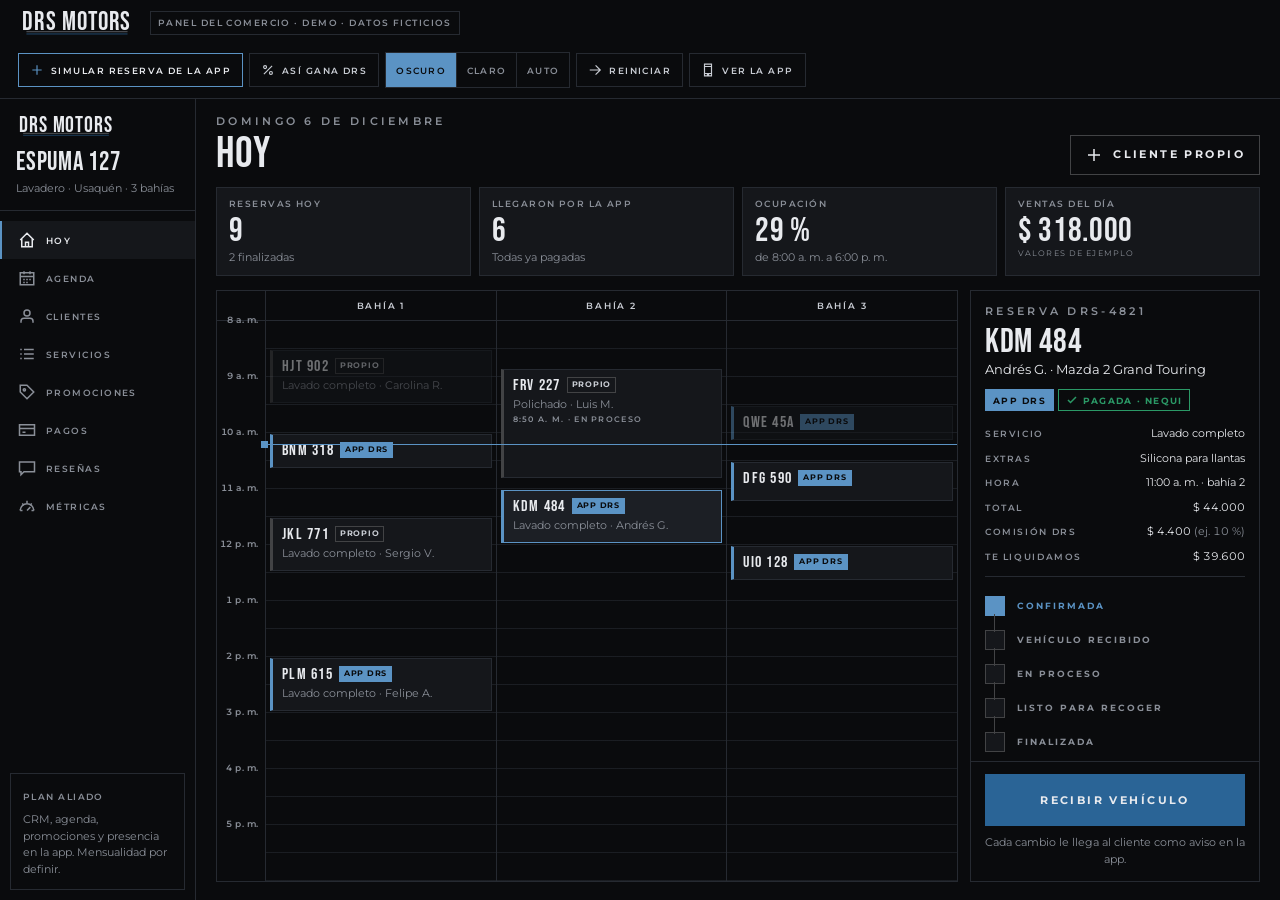
==== crm/index.html @ 95cd00ec "Primera versión separada: app instalable y CRM - La app del celular (lanzador con las tres demos, De" ====
<!doctype html>
<html lang="es-CO" data-modo="noche">
<head>
<meta charset="utf-8">
<meta name="viewport" content="width=device-width, initial-scale=1, viewport-fit=cover">
<title>DRS Motors · CRM del comercio (demo)</title>
<meta name="description" content="Demo del panel del comercio aliado de DRS Motors: agenda por bahía, clientes, promociones, pagos, reseñas y métricas. Datos ficticios.">
<meta name="theme-color" content="#0A0B0D">
<link rel="icon" type="image/png" sizes="192x192" href="../iconos/icono-192.png">
<script src="../js/tema.js"></script>
<link rel="stylesheet" href="../css/fuentes.css">
<link rel="stylesheet" href="../css/drs.tokens.css">
<link rel="stylesheet" href="../css/tema.css">
<link rel="stylesheet" href="../css/base.css">
<link rel="stylesheet" href="../css/app.css">
<link rel="stylesheet" href="../css/panel.css">
<link rel="stylesheet" href="../css/panel-mas.css">
<link rel="stylesheet" href="../css/crm.css">
</head>
<body class="pag-crm">
<div id="sprites" aria-hidden="true"></div>
<div class="crm">
  <header class="crm-barra" id="crm-barra"></header>
  <main class="crm-cuerpo"><div id="panel" class="crm-panel"></div></main>
</div>
<div class="aviso-escenario" id="aviso-escenario" role="status" aria-live="polite"></div>

<script src="../js/marca.js"></script>
<script src="../js/iconos-app.js"></script>
<script src="../js/util.js"></script>
<script src="../js/reloj.js"></script>
<script src="../js/datos.js"></script>
<script src="../js/estado.js"></script>
<script src="../js/blueprint.js"></script>
<script src="../js/blueprint-mas.js"></script>
<script src="../js/modelo.js"></script>
<script src="../js/usuario/comun.js"></script>
<script src="../js/comercio/panel.js"></script>
<script src="../js/comercio/datos-comercio.js"></script>
<script src="../js/comercio/vistas.js"></script>
<script src="../js/comercio/crm.js"></script>
</body>
</html>
---- css/fuentes.css ----
/* GENERADO por herramientas/sincronizar.py — no editar. Fuente: Marca/Fuentes/ */
/* Inter no se incluye: retirada por decisión de la marca el 24/09/2026 (ver drs.tokens.css, --f-body). */
@font-face{font-family:'Bebas Neue';font-style:normal;font-weight:400;font-display:block;src:url([data-uri]) format('woff')}
@font-face{font-family:'Montserrat';font-style:normal;font-weight:100 900;font-display:block;src:url([data-uri]) format('woff')}
---- css/drs.tokens.css ----
/* GENERADO por herramientas/sincronizar.py — no editar. Fuente: Marca/drs.tokens.css */
/* =============================================================================
   DRS MOTORS — FICHA DE TOKENS (CAPA 0)  ·  v1 → v2.1 (2026-09-24: Inter retirada)  ·  2026-08-30
   Generada con el método de sistema (ver DRS_MAESTRO.md §15).

   FUENTE PRIMARIA: DRS_MAESTRO.md §8 Color. Los valores del modo documento
   fueron CORREGIDOS en v2: se habían medido contra blanco puro y no contra
   Platino, que es la superficie declarada. Ver §8.3 y el Bloqueo 4 del §8.4.
   Cuando el .md resumen y el HTML difieren, manda el HTML (así lo declara el .md).

   ESTADO DE CADA VALOR:
     [D]  declarado por el brand book
     [A]  autorizado explícitamente por la marca fuera del libro
     [d]  derivado por regla escrita, con la regla citada
   Ninguna cifra ni matiz de este archivo fue elegido a ojo. Toda mezcla es sRGB
   canal a canal; todo recorrido de luminosidad mueve solo la L de HSL en pasos
   de 0,5 punto conservando H y S. Dos ejecuciones dan los mismos hex.

   MODO DOMINANTE: noche.  ALTERNO: documento.
   Declarado en §3: «el negro domina siempre», «prohibido: fondos blancos plenos
   en redes», «el blanco se reserva para papelería legal».
============================================================================= */


/* -----------------------------------------------------------------------------
   1 · INVARIANTES  —  no cambian entre modos
----------------------------------------------------------------------------- */
:root{

  /* --- Tipografía · brand book §4 ------------------------------------------ */
  --f-display : 'Bebas Neue', sans-serif;   /* [D] logo, titulares, cifras grandes */
  --f-label   : 'Montserrat', sans-serif;   /* [D] 600–700, SIEMPRE mayúsculas     */
  --f-body    : 'Montserrat', sans-serif;   /* [A] 400/500, interlínea 1.6. v2.1 (24/09/2026): Inter RETIRADA por decisión de la marca; el cuerpo usa Montserrat, la familia del sublabel del logo */
  --f-mono    : 'Montserrat', sans-serif;   /* [d] §1.2: f-label + tabular-nums    */
  --num       : tabular-nums;               /* [d] regla 17                        */

  /* Tracking. El libro declara TRES valores distintos en §4 y §6; se conservan
     los tres en vez de promediarlos, porque cada uno tiene un uso escrito.      */
  --track-eyebrow : .30em;   /* [D] §4 eyebrow 10–12 px                          */
  --track-label   : .22em;   /* [D] §6 placa de línea — el de uso general        */
  --track-caption : .16em;   /* [D] §4 caption 10–11 px                          */
  --track-display : .02em;   /* [D] §4 H1 +2 % (H2 usa .03em como override)      */

  /* --- Escala tipográfica · §1.9.3, en unidades --u ------------------------- */
  --t-6:6; --t-7_5:7.5; --t-9:9; --t-11:11; --t-13:13; --t-16:16;
  --t-20:20; --t-26:26; --t-34:34; --t-44:44; --t-56:56; --t-76:76;

  /* --- Escala de espaciado · §1.9.3 ---------------------------------------- */
  --e-1:1; --e-2:2; --e-4:4; --e-7_5:7.5; --e-15:15; --e-24:24; --e-38:38; --e-60:60;

  /* --- Geometría ------------------------------------------------------------ */
  /* [d] §1.2: radio 0 si el logotipo es geométrico duro. El wordmark es una
     grotesca condensada de terminales rectas y el motivo son dos rectas
     paralelas: no hay una sola curva de esquina en la identidad.               */
  --radio        : 0;
  --cap          : butt;    /* [d] §1.8 + regla 19: radio 0 ⇒ butt + miter      */
  --join         : miter;
  --trazo-fino   : 1;       /* [d] §1.2, en unidades --u                        */
  --trazo-medio  : 2;
  --trazo-grueso : 4;

  /* --- Tratamientos · §1.4, cuarta dimensión del color ---------------------- */
  /* --trama y --contorno se REDECLARAN dentro de .fr (§1.7): una custom
     property que contiene var(--u) se resuelve donde se declara, no donde se usa. */
  --atenuado : .45;

  /* --- Formato y motivo ----------------------------------------------------- */
  --locale : es-CO;         /* [D] DRS_MAESTRO §1.2: toda la clientela en Colombia
                                   ⇒ $ 18.400.000 · 4,5 %                       */
  /* data-motivo="aleron" va como atributo en <html>, no como token.
     [D] brand book §2: dos líneas paralelas que se separan — la superior Plata
     y fina, la inferior Azul Acero y más gruesa. Es el flap abriéndose.        */
  --motivo-sep-min : 3;     /* [d] separación mínima entre las dos líneas, en u */

  /* --- Lienzos · §1.6 y §1.6b ---------------------------------------------- */
  /* Bases elegidas para que 1 u = 4 px a tamaño nativo en todos los lienzos.   */
  --base-redes : 270;   /* 1080 px  · 1:1, 4:5, 9:16                            */
  --base-slide : 480;   /* 1920 px  · 16:9                                      */
  --base-a4    : 310;   /* 1240 px  · A4 a 150 ppp                              */
  --base-min   : 320;   /* 1280 px  · miniatura de video                        */
  --base-og    : 300;   /* 1200 px  · tarjeta de enlace                         */
  --base-mpu   : 75;    /*  300 px  · banner MPU                                */
  --base-lb    : 182;   /*  728 px  · leaderboard                               */
  --base-sky   : 40;    /*  160 px  · rascacielos                               */
  --base-mov   : 80;    /*  320 px  · banner móvil                              */
  --base-cab   : 396;   /* 1584 px  · cabecera de perfil                        */
  --base-tp    : 266;   /* 1063 px  · tarjeta de presentación                   */
  /* CONFLICTO RESUELTO A FAVOR DEL LIBRO — el sistema trae .fr-tp a 90×54 mm
     (1063×638). El brand book §7 declara 90×50 mm. Manda el libro:
     lienzo real 1063 × 591 px a 300 ppp. Registrado, no corregido en silencio. */
}


/* -----------------------------------------------------------------------------
   2 · MODO NOCHE  —  dominante
----------------------------------------------------------------------------- */
:root,
[data-modo="noche"]{

  /* --- Superficies ---------------------------------------------------------- */
  --sup-1 : #0A0B0D;  /* [D] Negro Carbón — dominante ≈60 %                     */
  --sup-2 : #15171B;  /* [D] Grafito — paneles y tarjetas                       */
  --sup-3 : #1C1F25;  /* [D] --grafito2 del :root del HTML (no está en el .md)  */
  --linea : #262A31;  /* [D] --linea del :root del HTML · 1,37:1 = estructura   */

  /* --- Texto ---------------------------------------------------------------- */
  --txt-1   : #E8EAEE;  /* [D] Platino — 16,35:1 sobre sup-1                    */
  --txt-2   : #C9CDD4;  /* [D] Plata   — 12,34:1                                */
  --txt-3   : #8A8F98;  /* [D] --humo del :root del HTML.
                               6,06 / 5,52 / 5,08:1 sobre sup-1/2/3 — pasa en las
                               tres. Sustituye al #848689 que salía por regla.  */
  --txt-acc : #E8EAEE;  /* [d] §1.2: de txt-1/sup-1, el que más contrasta sobre
                               acc-1. Platino da 5,19:1 ⇒ COMPUERTA 3 PASA:
                               botones y sellos en azul sólido son válidos, no
                               hay que degradar a contorno.                     */

  /* --- Acentos -------------------------------------------------------------- */
  --acc-1    : #2A6496;  /* [D] Azul Acero — HSL(208, 56 %, 38 %)               */
  --acc-2    : #5B93C4;  /* [D] Azul Luz — 6,01:1 sobre sup-1                   */
  --acc-dato : #2A6496;  /* [d] §1.2: acc-1 alcanza 3,15:1 sobre sup-1          */

  /* !! BLOQUEO 1 — acc-1 sobre sup-1 = 3,15:1.
        Sirve para relleno de dato y titular ≥24 px. NUNCA para texto de cuerpo:
        ahí se usa acc-2. El libro ya lo intuía; la medición lo confirma.
     !! BLOQUEO 2 — acc-1 sobre sup-2 = 2,87:1 y sobre sup-3 = 2,64:1.
        Falla incluso el umbral gráfico de 3:1. Sobre panel, TODO lo azul pasa a
        acc-2 (5,48 y 5,03:1). El libro solo lo prohibía «en textos pequeños»;
        esto amplía la regla a relleno y filete. Ampliación, no corrección.     */

  /* --- Rampa de serie · §1.4, derivada de H=208 S=56 % ---------------------- */
  /* Rango útil de L: 37–80 (los que dan ≥3:1 sobre sup-1). Cinco pasos a
     intervalos iguales, numerados por contraste. acc-1 sustituye al paso de L
     más cercana (ser-5) sin mover los otros cuatro.                            */
  --ser-1 : #AFCEE9;  /* 12,0:1 — el más lejano de la superficie                */
  --ser-2 : #84B3DC;  /*  9,0:1                                                 */
  --ser-3 : #5898D0;  /*  6,5:1                                                 */
  --ser-4 : #367FBF;  /*  4,6:1                                                 */
  --ser-5 : #2A6496;  /*  3,2:1 — base de marca. BLOQUEADO sobre sup-2 y sup-3. */

  /* --- Rampa neutra · §1.4 -------------------------------------------------- */
  /* «Si la marca ya declara grises, se respetan y se ubican donde les toque.»
     Los cuatro grises del libro caen casi exactos sobre las mezclas 100/78/55/12. */
  --n-1 : #E8EAEE;  /* [D] Platino · 100 % · 16,35:1                            */
  --n-2 : #C9CDD4;  /* [D] Plata   ·  ~87 % · 12,34:1                           */
  --n-3 : #8A8F98;  /* [D] Humo    ·  ~59 % ·  6,06:1                           */
  --n-4 : #424345;  /* [d] mezcla 25 % · 1,99:1 — ESTRUCTURA, nunca relleno     */
  --n-5 : #262A31;  /* [D] Línea   ·  ~14 % · 1,37:1 — ESTRUCTURA               */

  /* --- Semánticos ----------------------------------------------------------- */
  /* [A] CONFLICTO CON EL LIBRO, RESUELTO POR AUTORIZACIÓN EXPRESA DE LA MARCA.
     El brand book §3 prohíbe «rojos, dorados o degradados multicolor». La marca
     autorizó rojo, dorado y verde para válido / inválido / pérdida.
     Derivación: mismo carácter que Azul Acero (S = 56 %), matiz fijado por
     convención (verde 152°, rojo 358°, dorado 42°) y L caminada hasta pasar
     4,5:1 sobre sup-3, que es la superficie más exigente del modo.
     La regla 10 SIGUE VIGENTE: el color nunca va solo. Un dato negativo lleva
     además glifo, posición respecto al eje o tachado. Estos tres tokens no
     cuentan para el tope de «dos colores de marca por pieza» (regla 2) porque
     no son colores de marca: son portadores de significado.                    */
  --pos  : #2B9966;  /* verde  · 5,49 / 5,00 / 4,60:1 sobre sup-1/2/3           */
  --neg  : #D36468;  /* rojo   · 5,43 / 4,95 / 4,55:1                           */
  --warn : #A5822F;  /* dorado · 5,47 / 4,99 / 4,59:1                           */
}


/* -----------------------------------------------------------------------------
   3 · MODO DOCUMENTO  —  alterno
----------------------------------------------------------------------------- */
/* sup-1 NO es blanco puro. El propio libro lo declara al maquetar sus fichas de
   logo sobre fondo claro (.logotile.light { background: var(--platino) }), y en
   §3 reserva el blanco pleno para papelería legal. El blanco queda disponible
   como --papel, solo para contratos y formularios impresos.                    */
[data-modo="documento"]{

  --sup-1 : #E8EAEE;  /* [D] Platino como superficie clara de marca             */
  --sup-2 : #DFE1E5;  /* [d] sup-1 mezclado 4 % hacia txt-1                     */
  --sup-3 : #D6D8DC;  /* [d] 8 %                                                */
  --linea : #CDCFD3;  /* [d] 12 % · 1,30:1 = estructura                         */
  --papel : #FFFFFF;  /* [D] §3 — solo papelería legal                          */

  --txt-1   : #0A0B0D;  /* [D] Negro Carbón — 16,35:1 sobre sup-1               */
  --txt-2   : #2B2C2F;  /* [d] txt-1 mezclado 15 % hacia sup-1 — 13,0:1         */
  --txt-3   : #5D5E61;  /* [d] mezcla 45 %, alejada 12 pasos de L hasta pasar
                               4,5:1 también sobre sup-3                        */
  --txt-acc : #E8EAEE;  /* [d] Platino sobre acc-1 = 5,19:1 · igual en los dos
                               modos, lo que simplifica el CTA                  */

  /* !! CONFLICTO REGISTRADO — el libro declara Plata #C9CDD4 como «texto
        secundario» sin distinguir modo. Sobre Platino da 1,26:1 y sobre blanco
        1,59:1: inservible. La regla del libro está escrita para el modo noche.
        En documento, txt-2 se deriva. PLATA QUEDA DECLARADA COMO COLOR DE MODO
        NOCHE. Decisión de la marca: confirmarlo en el libro o acotar la regla. */

  --acc-1    : #2A6496;  /* [D] 5,47:1 sobre Platino — aquí SÍ sostiene cuerpo  */
  --acc-2    : #5B93C4;  /* [D] pero ver bloqueo abajo                          */
  --acc-dato : #2A6496;

  /* !! BLOQUEO 3 — acc-2 sobre sup-1 = 2,72:1 (y peor sobre panel). En modo
        documento el Azul Luz es DECORATIVO: filetes gruesos, fondos de sello.
        No lleva texto ni releva a acc-1 como relleno de dato. Es el espejo
        exacto del bloqueo 2: cada azul funciona en el modo para el que nació.  */

  /* --- Rampa de serie · rango útil de L 15–58, la base queda al centro ------ */
  --ser-1 : #11283C;  /* 15,1:1 */
  --ser-2 : #1B3F5F;  /* 10,1:1 */
  --ser-3 : #2A6496;  /*  5,5:1 — base de marca                                 */
  --ser-4 : #3072AB;  /*  4,4:1 */
  --ser-5 : #4089C9;  /*  3,3:1 — bloqueado sobre sup-2 y sup-3                 */

  --n-1 : #0A0B0D;
  --n-2 : #3B3C3E;
  --n-3 : #6E6F72;
  --n-4 : #B0B2B6;  /* 1,76:1 — ESTRUCTURA */
  --n-5 : #CDCFD3;  /* 1,30:1 — ESTRUCTURA */

  --pos  : #1E6B47;  /* [A] 5,50 / 5,04 / 4,61:1 */
  --neg  : #AD3135;  /* [A] 5,44 / 4,99 / 4,57:1 */
  --warn : #735B21;  /* [A] 5,50 / 5,04 / 4,61:1 */
}


/* -----------------------------------------------------------------------------
   4 · REGISTRO — decisiones que solo la marca puede cerrar
-----------------------------------------------------------------------------
   1. Plata como texto secundario: acotar la regla del libro al modo noche.
   2. Semánticos: el libro §3 sigue diciendo «prohibido rojos y dorados».
      Hay que escribir la excepción, o el próximo que lea el libro la deshará.
   3. Logo en vectores: no hay SVG ni AI. El wordmark y el monograma «D» se
      reconstruyen tipográficamente y van MARCADOS COMO PROVISIONALES hasta que
      llegue el archivo original.
   4. Set de iconos previo: sin respuesta. Se asume que no existe y se dibuja
      desde cero. Si aparece uno en uso, se audita antes de reemplazar nada.
   5. Cifras: no hay datos confirmados. Todo recurso numérico sale con hueco
      y la línea FUENTE: dato de muestra · reemplazar.
============================================================================= */
---- css/tema.css ----
/* =============================================================================
   DRS MOTORS · DEMOS — TEMA OSCURO Y CLARO
   Oscuro = modo noche de la marca (dominante). Claro = modo documento de la marca,
   con sus mismos roles y valores (Contexto/09_color.md §8.2). Se elige con el
   atributo data-modo del <html>; lo pone js/tema.js.

   Roles que agregan las demos, para no tener que acordarse de los bloqueos:
     --acc-txt   el azul que sostiene texto. Noche: Azul Luz (bloqueo 1).
                 Documento: Azul Acero (bloqueo 3: el Azul Luz no lleva texto).
     --acc-graf  el azul de iconos, trazos, rutas y barras con significado.
                 Noche: Azul Luz (bloqueo 2, sobre panel). Documento: Azul Acero
                 (el Azul Luz da 2,72:1 y no alcanza el 3:1 gráfico).
     --sel-fondo / --sel-txt  lo seleccionado. Noche: Azul Luz con texto oscuro.
                 Documento: se invierte a Negro Carbón con texto Platino, para que
                 el azul quede solo para el énfasis (regla 8.5.2).
   Todo se declara también en [data-modo], porque una variable que usa otra se
   resuelve donde se declara: así un bloque en modo noche dentro de una página
   clara (el iPhone, la pantalla bloqueada) resuelve sus propios valores.
============================================================================= */

:root,[data-modo="noche"]{
  --acc-txt: var(--acc-2);
  --acc-graf: var(--acc-2);
  --sel-fondo: var(--acc-2);
  --sel-txt: var(--sup-1);
  --velo: color-mix(in srgb, var(--sup-1) 72%, transparent);
  --sombra: color-mix(in srgb, var(--sup-1) 60%, black);
  color-scheme: dark;
}
[data-modo="documento"]{
  --acc-txt: var(--acc-1);
  --acc-graf: var(--acc-1);
  --sel-fondo: var(--txt-1);
  --sel-txt: var(--sup-1);
  --velo: color-mix(in srgb, var(--txt-1) 34%, transparent);
  --sombra: color-mix(in srgb, var(--txt-1) 22%, transparent);
  color-scheme: light;
}

/* Cambio de tema sin parpadeo: se desactivan las transiciones un instante */
.sin-transicion *,.sin-transicion *::before,.sin-transicion *::after{transition:none!important}
---- css/base.css ----
/* =============================================================================
   DRS MOTORS · DEMOS — BASE COMÚN (app del celular y CRM)
   Alias de la escala de la marca, reinicio de estilos, iconos, menús flotantes
   y el aviso de la demo. Todo color sale de drs.tokens.css por su nombre de rol;
   los roles que agregan las demos (acc-txt, acc-graf, sel-*) viven en tema.css.
============================================================================= */

:root{
  --u: 1px;
  --fs-9 : calc(var(--t-9)  * var(--u));
  --fs-11: calc(var(--t-11) * var(--u));
  --fs-13: calc(var(--t-13) * var(--u));
  --fs-16: calc(var(--t-16) * var(--u));
  --fs-20: calc(var(--t-20) * var(--u));
  --fs-26: calc(var(--t-26) * var(--u));
  --fs-34: calc(var(--t-34) * var(--u));
  --fs-44: calc(var(--t-44) * var(--u));
  --fs-56: calc(var(--t-56) * var(--u));
  --fs-76: calc(var(--t-76) * var(--u));
  --sp-2 : calc(var(--e-2)   * var(--u));
  --sp-4 : calc(var(--e-4)   * var(--u));
  --sp-7 : calc(var(--e-7_5) * var(--u));
  --sp-15: calc(var(--e-15)  * var(--u));
  --sp-24: calc(var(--e-24)  * var(--u));
  --sp-38: calc(var(--e-38)  * var(--u));
  --sp-60: calc(var(--e-60)  * var(--u));
  --tel-w: 393px;
  --tel-h: 852px;
  --k: 1;                               /* escala del iPhone en computador; la fija arranque.js */
  --ease: cubic-bezier(.2,.8,.2,1);
  --ease-sale: cubic-bezier(.6,0,.8,.2);
  --rejilla: color-mix(in srgb, var(--linea) 55%, transparent);
}

*,*::before,*::after{box-sizing:border-box}
html,body{margin:0;height:100%}
html{-webkit-text-size-adjust:100%;text-size-adjust:100%}
body{
  background:var(--sup-1);
  color:var(--txt-2);
  font-family:var(--f-body);
  font-size:var(--fs-16);
  line-height:1.5;
  -webkit-font-smoothing:antialiased;
  -moz-osx-font-smoothing:grayscale;
  -webkit-tap-highlight-color:transparent;
  overflow:hidden;
}
h1,h2,h3,h4,p,dl,dd,figure{margin:0}
button{font:inherit;color:inherit;background:none;border:0;padding:0;margin:0;cursor:pointer;border-radius:var(--radio);text-align:inherit;touch-action:manipulation}
input,textarea,select{font:inherit;color:inherit;border-radius:var(--radio)}
a{color:var(--acc-txt)}
:focus-visible{outline:2px solid var(--acc-txt);outline-offset:2px}
.ico{width:24px;height:24px;fill:none;stroke:currentColor;stroke-width:calc(var(--trazo-medio) * 1px);stroke-linecap:var(--cap);stroke-linejoin:var(--join);flex:none;display:block}
.ico.s16{width:16px;height:16px}
.ico.s20{width:20px;height:20px}
.ico.s32{width:32px;height:32px}
.oculto{position:absolute!important;width:1px;height:1px;overflow:hidden;clip:rect(0 0 0 0);white-space:nowrap}

@media (prefers-reduced-motion: reduce){
  *,*::before,*::after{animation-duration:1ms!important;animation-iteration-count:1!important;transition-duration:1ms!important}
}

/* Lockups: el tema muestra la pieza aprobada que toca (oscura sobre noche, clara sobre documento) */
.logo-dual{display:block;width:100%;height:100%}
.logo-dual svg{display:block;width:100%;height:100%}
.logo-dual .solo-doc{display:none}
[data-modo="documento"] .logo-dual .solo-noche{display:none}
[data-modo="documento"] .logo-dual .solo-doc{display:block}
[data-modo="documento"] [data-modo="noche"] .logo-dual .solo-noche{display:block}
[data-modo="documento"] [data-modo="noche"] .logo-dual .solo-doc{display:none}

/* ---------------- controles del presentador (fuera de la app) ---------------- */
.ctl{
  display:flex;align-items:center;gap:7px;padding:8px 11px;min-height:34px;
  border:1px solid var(--linea);
  font:600 var(--fs-9)/1 var(--f-label);letter-spacing:.16em;text-transform:uppercase;color:var(--txt-2);
}
.ctl .ico{width:14px;height:14px}
.ctl[aria-pressed="true"]{color:var(--txt-1);border-color:var(--acc-graf)}
@media (hover:hover){ .ctl:hover{color:var(--txt-1);border-color:var(--n-4)} }

/* Selector de tema: tres opciones en línea */
.tema-sel{display:inline-grid;grid-auto-flow:column;border:1px solid var(--linea)}
.tema-sel button{
  display:flex;align-items:center;gap:6px;padding:8px 10px;min-height:34px;
  font:600 var(--fs-9)/1 var(--f-label);letter-spacing:.14em;text-transform:uppercase;color:var(--txt-3);
}
.tema-sel button + button{border-left:1px solid var(--linea)}
.tema-sel button .ico{width:14px;height:14px}
.tema-sel button[aria-pressed="true"]{background:var(--sel-fondo);color:var(--sel-txt)}

/* ---------------- menús flotantes (notificaciones, modelo de negocio) ---------------- */
.menu-avisos{
  position:fixed;top:64px;right:24px;z-index:60;width:min(380px, calc(100vw - 32px));max-height:calc(100dvh - 90px);overflow:auto;
  padding:14px 16px 16px;background:var(--sup-2);border:1px solid var(--n-4);box-shadow:0 30px 70px -20px rgb(0 0 0 / .55);
  opacity:0;transform:translateY(-8px);pointer-events:none;transition:opacity .18s var(--ease), transform .18s var(--ease);
  scrollbar-width:thin;
}
.menu-avisos.ver{opacity:1;transform:none;pointer-events:auto}
.menu-cab{display:flex;justify-content:space-between;gap:12px;margin-bottom:12px}
.menu-fila{display:flex;align-items:center;justify-content:space-between;gap:14px;padding:12px;border:1px solid var(--linea);background:var(--sup-3);margin-bottom:14px}
.menu-grupo{margin-bottom:12px}
.menu-grupo .cap{margin-bottom:6px}
.menu-item{display:grid;grid-template-columns:18px 1fr auto;gap:10px;align-items:center;width:100%;min-height:40px;padding:9px 8px;border-bottom:1px solid var(--linea);font-size:var(--fs-13);color:var(--txt-1);text-align:left}
.menu-item .ico{width:18px;height:18px;color:var(--acc-graf)}
.menu-item .chip{height:18px;font-size:var(--fs-9)}
@media (hover:hover){ .menu-item:hover{background:var(--sup-3)} }
.menu-modelo{right:auto;left:50%;top:84px;width:min(560px, calc(100vw - 32px));transform:translate(-50%, -8px)}
.menu-modelo.ver{transform:translate(-50%, 0)}

/* Modelo de negocio (lo usan la app, el lanzador y el CRM) */
.modelo-tabla{border-top:1px solid var(--linea)}
.modelo-fila{display:grid;grid-template-columns:1fr auto;gap:14px;align-items:center;padding:11px 0;border-bottom:1px solid var(--linea)}
.modelo-fila b{display:block;font-weight:600}
.modelo-fila .t11{display:block;margin-top:2px}
.modelo-fases{list-style:none;margin:0;padding:0;display:grid;grid-template-columns:repeat(2,1fr);gap:6px}
.modelo-fases li{display:flex;flex-direction:column;gap:6px;padding:10px;border:1px solid var(--linea);background:var(--sup-3)}
.modelo-fases b.d{color:var(--acc-txt)}
.modelo-fases .t11{display:block;margin-top:2px}
@media (min-width: 560px){ .modelo-fases{grid-template-columns:repeat(4,1fr)} }

/* ---------------- aviso de la demo (lo que dice la demo, no la app) ---------------- */
.aviso-escenario{
  position:fixed;left:50%;bottom:calc(22px + env(safe-area-inset-bottom));z-index:80;
  transform:translate(-50%, 16px);opacity:0;pointer-events:none;
  display:flex;align-items:center;gap:12px;
  max-width:min(620px, calc(100vw - 32px));
  padding:12px 16px;background:var(--sup-3);border:1px solid var(--n-4);
  font-size:var(--fs-13);color:var(--txt-2);
  transition:opacity .2s var(--ease), transform .2s var(--ease);
}
.aviso-escenario.ver{opacity:1;transform:translate(-50%,0)}
.aviso-escenario b{
  font:600 var(--fs-9)/1.2 var(--f-label);letter-spacing:.22em;text-transform:uppercase;color:var(--acc-txt);white-space:nowrap;
}
---- css/app.css ----
/* =============================================================================
   DRS MOTORS · DEMO — APP DEL USUARIO (celular 390 × 844)
   Modo noche. Radio 0. Un solo Azul Acero por pantalla: el botón «Lavar» en las
   pestañas raíz; el botón principal en las pantallas de detalle. Dentro de un
   panel (sup-2 / sup-3) todo lo azul es Azul Luz (bloqueo 2).
============================================================================= */

.tel{
  position:relative;width:var(--tel-w);height:var(--tel-h);overflow:hidden;
  background:var(--sup-1);color:var(--txt-2);
  font-size:var(--fs-13);line-height:1.5;
  isolation:isolate;
}

/* ------------------------------------------------------------ barra de estado */
.tel-estado{
  position:absolute;left:0;right:0;top:0;height:44px;z-index:30;
  display:flex;align-items:center;justify-content:space-between;padding:0 26px 0 30px;
  font:600 var(--fs-13)/1 var(--f-label);letter-spacing:.04em;color:var(--txt-1);
  background:var(--sup-1);
}
.tel-estado .num{font-variant-numeric:tabular-nums}
.tel-senal{display:flex;align-items:center;gap:6px}
.tel-senal svg{display:block;fill:currentColor}
.tel-home{position:absolute;left:50%;bottom:8px;width:134px;height:5px;margin-left:-67px;background:var(--txt-1);opacity:.55;z-index:40;pointer-events:none}

/* ------------------------------------------------------------ pila de pantallas */
.tel-vista{position:absolute;left:0;right:0;top:44px;bottom:0;overflow:hidden;contain:paint}
.pantalla{
  position:absolute;inset:0;overflow-y:auto;overflow-x:hidden;
  background:var(--sup-1);
  scrollbar-width:none;overscroll-behavior:contain;
  transition:transform .26s var(--ease), opacity .26s var(--ease);
}
.pantalla::-webkit-scrollbar{display:none}
.pantalla.entra{transform:translateX(100%)}
.pantalla.debajo{transform:translateX(-24%);opacity:.35;pointer-events:none}
.pantalla.sale{transform:translateX(100%)}
.pantalla.funde{opacity:0}
.cuerpo{padding:0 15px 132px}
.cuerpo.con-cta{padding-bottom:28px}

/* ------------------------------------------------------------ encabezados */
.cab{
  position:sticky;top:0;z-index:10;
  display:flex;align-items:center;gap:10px;
  height:56px;padding:0 15px;background:var(--sup-1);
  border-bottom:1px solid transparent;transition:border-color .2s;
  box-shadow:0 -8px 0 0 var(--sup-1);            /* tapa la costura de subpíxel al escalar el celular */
}
.pantalla.con-scroll .cab{border-bottom-color:var(--linea)}
.cab-logo{display:block;width:104px;height:24px;margin-right:auto;color:var(--txt-1)}
.cab-logo svg{display:block;width:100%;height:100%}
.placa{
  display:flex;align-items:center;gap:6px;height:32px;padding:0 8px 0 7px;
  border:1px solid var(--txt-2);color:var(--txt-1);
}
.placa-txt{font:400 var(--fs-20)/1 var(--f-display);letter-spacing:.08em;padding-top:2px}
.placa .ico{width:16px;height:16px;color:var(--txt-2)}
.placa .ico.s-flecha{width:12px;height:12px}
.cab-btn{position:relative;display:grid;place-items:center;width:40px;height:40px;color:var(--txt-1)}
.cab-btn .ico{width:22px;height:22px}
.badge{
  position:absolute;top:4px;right:3px;min-width:16px;height:16px;padding:0 3px;
  display:grid;place-items:center;background:var(--sel-fondo);color:var(--sup-1);
  font:700 var(--fs-9)/1 var(--f-label);font-variant-numeric:tabular-nums;
}
.badge.late{animation:late .5s var(--ease)}
@keyframes late{0%{transform:scale(.4)}60%{transform:scale(1.25)}100%{transform:scale(1)}}
.avatar{
  display:grid;place-items:center;width:32px;height:32px;
  background:var(--sup-3);border:1px solid var(--linea);color:var(--txt-1);
  font:400 var(--fs-16)/1 var(--f-display);letter-spacing:.06em;padding-top:2px;
}
.cab-det{gap:6px}
.cab-atras{display:grid;place-items:center;width:40px;height:40px;margin-left:-10px;color:var(--txt-1)}
.cab-titulo{
  flex:1;text-align:center;margin-right:30px;opacity:0;transition:opacity .2s;
  font:600 var(--fs-11)/1 var(--f-label);letter-spacing:var(--track-label);text-transform:uppercase;color:var(--txt-1);
  white-space:nowrap;overflow:hidden;text-overflow:ellipsis;
}
.pantalla.con-scroll .cab-titulo{opacity:1}

/* ------------------------------------------------------------ tipografía */
.d{font-family:var(--f-display);font-weight:400;letter-spacing:var(--track-display);line-height:.92;color:var(--txt-1);text-transform:uppercase}
.d-76{font-size:var(--fs-76)} .d-56{font-size:var(--fs-56)} .d-44{font-size:var(--fs-44)}
.d-34{font-size:var(--fs-34)} .d-26{font-size:var(--fs-26);letter-spacing:.03em} .d-20{font-size:var(--fs-20);letter-spacing:.03em}
.ceja{font:600 var(--fs-11)/1.2 var(--f-label);letter-spacing:var(--track-eyebrow);text-transform:uppercase;color:var(--txt-3)}
.etq{font:700 var(--fs-11)/1.2 var(--f-label);letter-spacing:var(--track-label);text-transform:uppercase;color:var(--txt-1)}
.cap{font:600 var(--fs-9)/1.3 var(--f-label);letter-spacing:var(--track-caption);text-transform:uppercase;color:var(--txt-3)}
.t16{font-size:var(--fs-16);line-height:1.6;color:var(--txt-2)}
.t13{font-size:var(--fs-13);line-height:1.5;color:var(--txt-2)}
.t11{font-size:var(--fs-11);line-height:1.5;color:var(--txt-3)}
.t-1{color:var(--txt-1)} .t-3{color:var(--txt-3)} .t-luz{color:var(--acc-txt)}
.num{font-variant-numeric:tabular-nums}
.tachado{text-decoration:line-through;text-decoration-thickness:1px;color:var(--txt-3)}

/* Título de pantalla y bloque */
.titulo{padding:8px 0 22px}
.titulo .ceja{margin-bottom:8px}
.titulo .t13{margin-top:10px;max-width:32ch}
.linea-neutra{display:block;width:32px;height:1px;background:var(--txt-2);margin-top:14px}
.bloque{margin-top:34px}
.bloque-cab{display:flex;align-items:flex-end;justify-content:space-between;gap:12px;margin-bottom:14px}
.bloque-cab .t13{margin-top:6px;color:var(--txt-3)}
.enlace{
  display:inline-flex;align-items:center;gap:4px;white-space:nowrap;
  font:700 var(--fs-11)/1 var(--f-label);letter-spacing:.16em;text-transform:uppercase;color:var(--acc-txt);
}
.enlace .ico{width:14px;height:14px}

/* ------------------------------------------------------------ superficies */
.tarjeta{background:var(--sup-2);border:1px solid var(--linea)}
.tarjeta-pad{padding:15px}
.sep{height:1px;background:var(--linea);margin:14px 0}

/* ------------------------------------------------------------ botones */
.btn{
  display:flex;align-items:center;justify-content:center;gap:10px;width:100%;
  min-height:52px;padding:0 18px;
  font:700 var(--fs-11)/1 var(--f-label);letter-spacing:var(--track-label);text-transform:uppercase;
  transition:filter .15s, background .15s, color .15s, border-color .15s, transform .1s;
}
.btn:active{transform:translateY(1px)}
.btn .ico{width:18px;height:18px}
.btn-acero{background:var(--acc-1);color:var(--txt-acc)}               /* SOLO sobre sup-1 */
.btn-acero:hover{filter:brightness(1.12)}
.btn-luz{background:var(--sel-fondo);color:var(--sup-1)}                   /* dentro de panel */
.btn-luz:hover{filter:brightness(1.08)}
.btn-borde{border:1px solid var(--acc-graf);color:var(--acc-txt)}
.btn-borde:hover{background:color-mix(in srgb, var(--acc-graf) 12%, transparent)}
.btn-fantasma{border:1px solid var(--n-4);color:var(--txt-1)}
.btn-fantasma:hover{border-color:var(--txt-3)}
.btn-chico{min-height:40px;width:auto;padding:0 14px}
.btn[disabled]{background:var(--sup-3);color:var(--txt-3);border-color:var(--sup-3);cursor:not-allowed;filter:none}

/* ------------------------------------------------------------ chips */
.chip{
  display:inline-flex;align-items:center;gap:5px;height:22px;padding:0 7px;white-space:nowrap;
  font:700 var(--fs-9)/1 var(--f-label);letter-spacing:.14em;text-transform:uppercase;
  border:1px solid var(--n-4);color:var(--txt-2);
}
.chip .ico{width:12px;height:12px;stroke-width:3px}
.chip-pos{border-color:var(--pos);color:var(--pos)}
.chip-warn{border-color:var(--warn);color:var(--warn)}
.chip-neg{border-color:var(--neg);color:var(--neg)}
.chip-luz{border-color:var(--acc-graf);color:var(--acc-txt)}
.chip-lleno{background:var(--pos);border-color:var(--pos);color:var(--sup-1)}
.chip-app{background:var(--sel-fondo);border-color:var(--sel-fondo);color:var(--sup-1)}

/* ------------------------------------------------------------ saludo */
.saludo{padding:10px 0 4px}
.saludo .ceja{margin-bottom:8px}
.saludo-fila{display:flex;align-items:center;justify-content:space-between;gap:10px}
.pts{
  display:flex;align-items:center;gap:6px;height:32px;padding:0 10px;border:1px solid var(--linea);
  font:700 var(--fs-11)/1 var(--f-label);letter-spacing:.14em;color:var(--txt-1);white-space:nowrap;
}
.pts b{font:400 var(--fs-20)/1 var(--f-display);letter-spacing:.04em;padding-top:2px}
.pts .ico{width:16px;height:16px;color:var(--acc-txt)}

/* Reserva en curso (tira) */
.en-curso{
  display:grid;grid-template-columns:auto 1fr auto;align-items:center;gap:12px;width:100%;
  margin-top:18px;padding:12px 12px 12px 14px;
  background:var(--sup-2);border:1px solid var(--linea);border-left:3px solid var(--acc-graf);
}
.en-curso.listo{border-left-color:var(--pos)}
.en-curso .ceja{color:var(--acc-txt);letter-spacing:.22em}
.en-curso.listo .ceja{color:var(--pos)}
.en-curso .t13{color:var(--txt-1);margin-top:3px}
.hora-apilada{display:flex;flex-direction:column;align-items:flex-end;gap:3px}
.pulso{width:10px;height:10px;background:var(--acc-graf);position:relative}
.pulso::after{content:"";position:absolute;inset:-4px;border:1px solid var(--acc-graf);animation:pulso 1.6s var(--ease) infinite}
.en-curso.listo .pulso{background:var(--pos)}
.en-curso.listo .pulso::after{border-color:var(--pos)}
@keyframes pulso{0%{opacity:1;transform:scale(.6)}100%{opacity:0;transform:scale(1.5)}}

/* ------------------------------------------------------------ vehículo */
.veh{margin-top:18px;overflow:hidden}
.veh-top{display:flex;align-items:center;justify-content:space-between;padding:12px 15px 0}
.veh-plano{position:relative;padding:4px 10px 0;
  background:
    linear-gradient(color-mix(in srgb, var(--linea) 70%, transparent) 1px, transparent 1px) 0 0/20px 20px,
    linear-gradient(90deg, color-mix(in srgb, var(--linea) 70%, transparent) 1px, transparent 1px) 0 0/20px 20px;
}
.veh-plano svg{display:block;width:100%;height:auto}
.veh-pie{display:flex;align-items:flex-end;justify-content:space-between;gap:12px;padding:12px 15px 15px;border-top:1px solid var(--linea)}
.veh-pie .t13{color:var(--txt-3);margin-top:6px}
.veh-km{text-align:right;flex:none}
.veh-km .enlace{margin-top:8px}

/* ------------------------------------------------------------ blueprint */
.bp{overflow:visible;fill:none;stroke-linecap:butt;stroke-linejoin:miter}
.bp .bp-t{stroke:var(--txt-1)}
.bp .bp-a{stroke:var(--acc-graf)}
.bp .bp-x{stroke:var(--txt-3)}
.bp .bp-n{stroke:var(--n-4)}
.bp .bp-haz{fill:var(--acc-2);fill-opacity:.12;stroke:none}
.bp text{font-family:var(--f-label);font-weight:600;fill:var(--txt-3);stroke:none;letter-spacing:.14em}
.bp .bp-tx1{fill:var(--txt-1)}
.bp .bp-txa{fill:var(--acc-2)}
.bp-dibuja .bp-t,.bp-dibuja .bp-a,.bp-dibuja .bp-x,.bp-dibuja .bp-n{
  stroke-dasharray:1 1;stroke-dashoffset:1;
  animation:bp-trazo .65s cubic-bezier(.55,.05,.25,1) forwards;
  animation-delay:calc(var(--i, 0) * 24ms + var(--d0, 0ms));
}
.bp-dibuja .bp-haz,.bp-dibuja text,.bp-dibuja .bp-fade{opacity:0;animation:bp-aparece .35s var(--ease) forwards;animation-delay:calc(var(--d0, 0ms) + 520ms)}
@keyframes bp-trazo{to{stroke-dashoffset:0}}
@keyframes bp-aparece{to{opacity:1}}
.bp-rueda{transform-box:fill-box;transform-origin:center}
.bp-dibuja .bp-rueda{animation:bp-gira .9s cubic-bezier(.3,.6,.2,1) both;animation-delay:calc(var(--d0, 0ms) + 200ms)}
@keyframes bp-gira{from{transform:rotate(-200deg)}to{transform:rotate(0)}}
.escaneo{position:absolute;top:0;bottom:0;left:0;width:2px;background:var(--acc-graf);box-shadow:0 0 18px 4px color-mix(in srgb, var(--acc-graf) 45%, transparent);animation:escanea 1.3s var(--ease) infinite alternate}
@keyframes escanea{from{left:4%}to{left:96%}}

/* ------------------------------------------------------------ al día: tacómetros */
.rejilla-2{display:grid;grid-template-columns:1fr 1fr;gap:8px}
.tile{display:flex;flex-direction:column;align-items:flex-start;gap:0;padding:12px 12px 13px;text-align:left;min-height:168px}
.tile:hover{border-color:var(--n-4)}
.tile-top{display:flex;align-items:flex-start;justify-content:space-between;width:100%;margin-bottom:8px}
.tile .etq{color:var(--txt-3);letter-spacing:.2em;font-size:var(--fs-9);margin-top:auto}
.tile .d-34{margin-top:6px}
.tile .t11{margin-top:4px}
.gauge{position:relative;width:56px;height:56px;flex:none}
.gauge svg{display:block;width:100%;height:100%;overflow:visible}
.gauge .g-pista{stroke:var(--linea)}
.gauge .g-marca{stroke:var(--n-4)}
.gauge .g-valor{stroke-dasharray:var(--p) 1;stroke-dashoffset:0}
.gauge.anima .g-valor{animation:g-llena 1.1s cubic-bezier(.3,.7,.2,1) both;animation-delay:.25s}
@keyframes g-llena{from{stroke-dashoffset:var(--p)}}
.gauge .ico{position:absolute;left:50%;top:50%;width:20px;height:20px;margin:-12px 0 0 -10px;color:var(--txt-1)}
.est-pos{color:var(--pos);stroke:var(--pos)} .est-warn{color:var(--warn);stroke:var(--warn)} .est-neg{color:var(--neg);stroke:var(--neg)}

/* ------------------------------------------------------------ pico y placa */
.pyp{padding:15px}
.pyp-top{display:flex;align-items:center;justify-content:space-between}
.pyp-estado{display:flex;align-items:center;gap:10px;margin:12px 0 8px}
.pyp-glifo{display:grid;place-items:center;width:34px;height:34px;flex:none;border:1px solid currentColor}
.pyp-glifo .ico{width:18px;height:18px;stroke-width:2.5px}
.semana{display:grid;grid-template-columns:repeat(7,1fr);gap:3px;margin:14px 0}
.dia{
  position:relative;display:flex;flex-direction:column;align-items:center;gap:3px;padding:6px 0 7px;
  border:1px solid var(--linea);color:var(--txt-2);
}
.dia .cap{font-size:var(--fs-9);letter-spacing:.1em}
.dia .d-20{color:inherit}
.dia.restringido{color:var(--neg);border-color:color-mix(in srgb, var(--neg) 55%, var(--linea))}
.dia.restringido::after{content:"";position:absolute;left:0;right:0;top:-1px;height:3px;background:var(--neg)}
.dia.libre{color:var(--txt-3)}
.dia.hoy{outline:1px solid var(--txt-1);outline-offset:-1px}
.fuente{margin-top:12px;font-size:var(--fs-9);letter-spacing:.06em;color:var(--txt-3)}

/* ------------------------------------------------------------ rieles */
.riel{display:flex;gap:8px;overflow-x:auto;scroll-snap-type:x mandatory;scroll-padding-inline:15px;margin:0 -15px;padding:0 15px 4px;scrollbar-width:none}
.riel::-webkit-scrollbar{display:none}
.riel>*{scroll-snap-align:start;flex:none}
.rec{width:262px;display:flex;flex-direction:column;gap:12px;padding:15px;text-align:left}
.rec-top{display:flex;align-items:center;gap:10px}
.rec-ico{display:grid;place-items:center;width:36px;height:36px;border:1px solid var(--linea);color:var(--txt-1)}
.rec-ico .ico{width:20px;height:20px}
.rec .t13{color:var(--txt-1);min-height:3em}
.serv{position:relative;width:112px;height:104px;display:flex;flex-direction:column;justify-content:space-between;padding:12px 10px;text-align:left}
.serv .ico{width:26px;height:26px;color:var(--txt-1)}
.serv .cap{color:var(--txt-2);letter-spacing:.08em;line-height:1.25}
.serv .chip{position:absolute;top:-1px;right:-1px;height:18px;padding:0 5px;font-size:8px}
.serv:hover{border-color:var(--n-4)}
.promo{width:250px;text-align:left}
.promo-plano{position:relative;height:132px;border-bottom:1px solid var(--linea);background:
    linear-gradient(color-mix(in srgb, var(--linea) 60%, transparent) 1px, transparent 1px) 0 0/16px 16px,
    linear-gradient(90deg, color-mix(in srgb, var(--linea) 60%, transparent) 1px, transparent 1px) 0 0/16px 16px;}
.promo-plano svg{position:absolute;left:10px;right:10px;top:34px;bottom:4px;width:calc(100% - 20px);height:calc(100% - 38px)}
.promo-plano .chip{position:absolute;left:10px;top:9px}
.promo-info{padding:12px 12px 13px}
.promo-info .t11{margin-top:4px}
.precio{display:flex;align-items:baseline;gap:8px;margin-top:10px}
.cond{margin-top:8px;font-size:var(--fs-9);line-height:1.45;color:var(--txt-3);letter-spacing:.02em}
.calif{display:inline-flex;align-items:baseline;gap:3px;color:var(--txt-1)}
.calif b{font:400 var(--fs-16)/1 var(--f-display);letter-spacing:.04em}
.calif i{font-style:normal;font-size:var(--fs-9);color:var(--txt-3)}

/* ------------------------------------------------------------ beneficios */
.benef{padding:15px}
.benef-num{display:flex;align-items:baseline;gap:8px;margin:10px 0 14px}
.meta-seg{display:grid;grid-template-columns:repeat(5,1fr);gap:4px;margin:10px 0 8px}
.meta-seg i{height:8px;border:1px solid var(--n-4)}
.meta-seg i.ok{background:var(--acc-graf);border-color:var(--acc-graf)}
.meta-seg i.ultimo{border-color:var(--acc-graf);border-style:dashed}

/* ------------------------------------------------------------ navegación flotante */
.nav{
  position:absolute;left:12px;right:12px;bottom:24px;z-index:20;
  display:flex;gap:6px;height:60px;
  transition:transform .28s var(--ease), opacity .2s;
}
.nav.oculta{transform:translateY(120px);opacity:0;pointer-events:none}
.nav-barra{flex:1;display:grid;grid-template-columns:repeat(4,1fr);background:color-mix(in srgb, var(--sup-2) 94%, transparent);border:1px solid var(--linea);backdrop-filter:blur(8px)}
.nav-tab{
  position:relative;display:flex;flex-direction:column;align-items:center;justify-content:center;gap:5px;
  color:var(--txt-3);font:600 var(--fs-9)/1 var(--f-label);letter-spacing:.1em;text-transform:uppercase;
}
.nav-tab .ico{width:22px;height:22px}
.nav-tab[aria-current="page"]{color:var(--txt-1)}
.nav-tab[aria-current="page"]::before{content:"";position:absolute;left:22%;right:22%;top:-1px;height:2px;background:var(--acc-graf)}
.fab{
  width:62px;display:flex;flex-direction:column;align-items:center;justify-content:center;gap:4px;
  background:var(--acc-1);color:var(--txt-acc);
  font:700 var(--fs-9)/1 var(--f-label);letter-spacing:.12em;text-transform:uppercase;
}
.fab .ico{width:24px;height:24px}
.fab:hover{filter:brightness(1.12)}

/* ------------------------------------------------------------ capas: hoja, velo, aviso */
.tel-capa{position:absolute;inset:0;z-index:35;pointer-events:none}
.velo{position:absolute;inset:0;background:color-mix(in srgb, var(--sup-1) 72%, transparent);opacity:0;transition:opacity .22s;pointer-events:auto}
.velo.ver{opacity:1}
.hoja{
  position:absolute;left:0;right:0;bottom:0;max-height:88%;overflow:auto;
  padding:10px 15px 40px;background:var(--sup-2);border-top:1px solid var(--n-4);
  transform:translateY(100%);transition:transform .3s var(--ease);pointer-events:auto;
}
.hoja.ver{transform:none}
.hoja-asa{width:36px;height:4px;background:var(--n-4);margin:0 auto 14px}
.hoja-cab{display:flex;align-items:flex-start;justify-content:space-between;gap:10px;margin-bottom:16px}
.hoja-cerrar{display:grid;place-items:center;width:36px;height:36px;margin:-6px -8px 0 0;color:var(--txt-1)}
.hoja-cerrar .ico{width:18px;height:18px}
.opcion{
  display:grid;grid-template-columns:auto 1fr auto;align-items:center;gap:12px;width:100%;
  padding:14px 12px;border:1px solid var(--linea);background:var(--sup-3);margin-bottom:6px;text-align:left;
}
.opcion[aria-checked="true"]{border-color:var(--acc-graf)}
.opcion .ico{color:var(--txt-1)}
.radio{width:18px;height:18px;border:1px solid var(--n-4);display:grid;place-items:center}
.opcion[aria-checked="true"] .radio{border-color:var(--acc-graf)}
.opcion[aria-checked="true"] .radio::after{content:"";width:10px;height:10px;background:var(--acc-graf)}
.campo{display:flex;flex-direction:column;gap:8px;margin-bottom:14px}
.campo input,.campo textarea{
  width:100%;height:52px;padding:0 14px;background:var(--sup-3);border:1px solid var(--n-4);
  font-size:var(--fs-16);color:var(--txt-1);
}
.campo textarea{height:84px;padding:12px 14px;resize:none;font-size:var(--fs-13)}
.campo input:focus,.campo textarea:focus{outline:none;border-color:var(--acc-graf)}
.campo .d-34{background:transparent}

.aviso{
  position:absolute;left:8px;right:8px;top:6px;z-index:36;
  display:grid;grid-template-columns:38px 1fr auto;gap:10px;align-items:start;
  padding:11px 12px;background:var(--sup-3);border:1px solid var(--n-4);
  box-shadow:0 18px 40px -18px var(--sombra);
  transform:translateY(-140%);transition:transform .38s var(--ease);pointer-events:auto;text-align:left;width:auto;
}
.aviso.ver{transform:none}
.aviso-ico{display:grid;place-items:center;width:38px;height:38px;background:var(--sup-1);border:1px solid var(--linea)}
.aviso-ico svg{width:24px;height:24px}
.aviso b{display:block;font:700 var(--fs-13)/1.3 var(--f-body);color:var(--txt-1)}
.aviso .t13{margin-top:2px;line-height:1.4}
.aviso time{font-size:var(--fs-9);color:var(--txt-3);letter-spacing:.06em;white-space:nowrap}

.tostada{
  position:absolute;left:15px;right:15px;bottom:100px;z-index:36;
  display:flex;align-items:center;gap:10px;padding:12px 14px;
  background:var(--sup-3);border:1px solid var(--n-4);color:var(--txt-1);font-size:var(--fs-13);
  transform:translateY(20px);opacity:0;transition:all .25s var(--ease);
}
.tostada.ver{transform:none;opacity:1}
.tostada .ico{width:18px;height:18px;color:var(--pos);stroke-width:2.5px}

/* ------------------------------------------------------------ filas y listas */
.lista{border-top:1px solid var(--linea)}
.fila{
  display:grid;grid-template-columns:auto 1fr auto;align-items:center;gap:12px;width:100%;
  padding:14px 0;border-bottom:1px solid var(--linea);text-align:left;
}
.fila-ico{display:grid;place-items:center;width:38px;height:38px;background:var(--sup-2);border:1px solid var(--linea);color:var(--txt-1)}
.fila-ico .ico{width:20px;height:20px}
.fila .t13{color:var(--txt-1)}
.fila .t11{margin-top:2px}
.fila>.ico{width:16px;height:16px;color:var(--txt-3)}
.datos{display:grid;grid-template-columns:auto 1fr;gap:10px 16px;align-items:baseline}
.datos dt{font:600 var(--fs-9)/1.4 var(--f-label);letter-spacing:.18em;text-transform:uppercase;color:var(--txt-3)}
.datos dd{margin:0;text-align:right;color:var(--txt-1);font-size:var(--fs-13)}

/* Segmentado */
.seg{display:grid;grid-auto-flow:column;grid-auto-columns:1fr;border:1px solid var(--linea);margin-bottom:18px}
.seg button{
  height:40px;text-align:center;font:700 var(--fs-9)/1 var(--f-label);letter-spacing:.14em;text-transform:uppercase;color:var(--txt-3);
  border-right:1px solid var(--linea);
}
.seg button:last-child{border-right:0}
.seg button[aria-selected="true"]{background:var(--sup-2);color:var(--txt-1);box-shadow:inset 0 -2px 0 var(--acc-graf)}

/* Barra de vigencia */
.prog{height:6px;background:var(--linea);position:relative;overflow:hidden}
.prog i{position:absolute;left:0;top:0;bottom:0;width:var(--p);background:currentColor;transition:width .9s var(--ease)}

/* Interruptor cuadrado */
.inter{position:relative;width:44px;height:24px;border:1px solid var(--n-4);background:var(--sup-3);flex:none;transition:background .15s,border-color .15s}
.inter::after{content:"";position:absolute;top:3px;left:3px;width:16px;height:16px;background:var(--txt-3);transition:transform .18s var(--ease),background .15s}
.inter[aria-checked="true"]{background:color-mix(in srgb, var(--acc-graf) 22%, var(--sup-3));border-color:var(--acc-graf)}
.inter[aria-checked="true"]::after{transform:translateX(20px);background:var(--acc-graf)}

/* Cajetín: la ficha técnica como rótulo de plano */
.cajetin{display:grid;grid-template-columns:1fr 1fr;border:1px solid var(--n-4);background:var(--sup-1)}
.cajetin div{padding:9px 10px;border-right:1px solid var(--linea);border-bottom:1px solid var(--linea)}
.cajetin div:nth-child(2n){border-right:0}
.cajetin div:nth-last-child(-n+2){border-bottom:0}
.cajetin .cap{display:block;margin-bottom:4px;font-size:8px}
.cajetin b{font:600 var(--fs-13)/1.2 var(--f-body);color:var(--txt-1)}
.cajetin .ancho{grid-column:1 / -1;border-right:0}

/* Línea de tiempo de mantenimientos */
.tiempo{position:relative;padding-left:26px}
.tiempo::before{content:"";position:absolute;left:5px;top:6px;bottom:6px;width:1px;background:var(--n-4)}
.hito{position:relative;padding:0 0 22px}
.hito::before{content:"";position:absolute;left:-26px;top:5px;width:11px;height:11px;background:var(--sup-1);border:1px solid var(--txt-2)}
.hito.cert::before{background:var(--acc-graf);border-color:var(--acc-graf)}
.hito-top{display:flex;align-items:baseline;justify-content:space-between;gap:8px}
.hito .t13{color:var(--txt-1)}
.hito .chip{margin-top:8px}
@keyframes aparece{from{opacity:0;transform:translateY(-8px)}}

/* Estados de la reserva */
.estados{display:flex;flex-direction:column;gap:0}
.est{position:relative;display:grid;grid-template-columns:20px 1fr auto;gap:12px;align-items:center;padding:9px 0}
.est::before{content:"";position:absolute;left:9px;top:-9px;height:18px;width:1px;background:var(--n-4)}
.est:first-child::before{display:none}
.est i{width:20px;height:20px;border:1px solid var(--n-4);display:grid;place-items:center;background:var(--sup-2)}
.est i .ico{width:12px;height:12px;stroke-width:3px}
.est.hecho i{border-color:var(--pos);color:var(--pos)}
.est.actual i{border-color:var(--acc-graf);background:var(--acc-graf)}
.est.actual .etq{color:var(--acc-txt)}
.est .etq{font-size:var(--fs-9);color:var(--txt-3)}
.est.hecho .etq{color:var(--txt-1)}
.est time{font-size:var(--fs-11);color:var(--txt-3)}

.qr-caja{display:grid;grid-template-columns:auto 1fr;gap:16px;align-items:center;padding:15px}
.qr{width:112px;height:112px;background:var(--txt-1);padding:7px}
.qr svg{display:block;width:100%;height:100%}

/* Pie con el botón principal (pantallas de detalle) */
.pie-cta{
  position:sticky;bottom:0;z-index:12;padding:14px 15px 34px;margin-top:-8px;
  background:linear-gradient(to top, var(--sup-1) 72%, color-mix(in srgb, var(--sup-1) 0%, transparent));
}
.pie-cta .t11{text-align:center;margin-top:8px}

/* Calificación 1–5 */
.escala{display:grid;grid-template-columns:repeat(5,1fr);gap:6px;margin:6px 0 18px}
.escala button{height:58px;border:1px solid var(--n-4);font:400 var(--fs-26)/1 var(--f-display);color:var(--txt-2);padding-top:3px}
.escala button[aria-checked="true"]{border-color:var(--sel-fondo);color:var(--sup-1);background:var(--sel-fondo)}
.fichas{display:flex;flex-wrap:wrap;gap:6px;margin-bottom:18px}
.ficha{height:34px;padding:0 12px;border:1px solid var(--n-4);font:600 var(--fs-9)/1 var(--f-label);letter-spacing:.14em;text-transform:uppercase;color:var(--txt-2)}
.ficha[aria-pressed="true"]{border-color:var(--acc-graf);color:var(--acc-txt)}

/* Plano grande de Mi garaje */
.plano{position:relative;margin:2px -15px 10px;padding:4px 8px 0;border-top:1px solid var(--linea);border-bottom:1px solid var(--linea);
  background:
    linear-gradient(color-mix(in srgb, var(--linea) 55%, transparent) 1px, transparent 1px) 0 0/24px 24px,
    linear-gradient(90deg, color-mix(in srgb, var(--linea) 55%, transparent) 1px, transparent 1px) 0 0/24px 24px;}
.plano svg{display:block;width:100%;height:auto}

/* Consulta al RUNT y medidor grande */
.consulta{display:flex;align-items:center;justify-content:space-between;gap:12px;padding:12px 0 16px;margin-bottom:14px;border-bottom:1px solid var(--linea)}
.consulta .t13{margin-top:4px}
.medidor{display:grid;grid-template-columns:auto 1fr;gap:18px;align-items:center;margin:0 0 18px}
.medidor .gauge{width:128px;height:128px}
.medidor .gauge .ico{width:34px;height:34px;margin:-19px 0 0 -17px}

/* Banda de estado grande */
.banda{position:relative;overflow:hidden;display:grid;grid-template-columns:auto 1fr;gap:14px;align-items:center;padding:15px;border:1px solid currentColor;margin-bottom:18px}
.banda .pyp-glifo{width:44px;height:44px}
.banda .pyp-glifo .ico{width:22px;height:22px}

/* Vacío */
.vacio{padding:40px 10px;text-align:center}
.vacio .t13{margin:10px auto 18px;max-width:28ch}

/* Presentación de marca al abrir (el flap se abre) */
.intro{
  position:absolute;inset:0;z-index:50;display:grid;place-items:center;background:var(--sup-1);
  transition:opacity .35s var(--ease);
}
.intro.fuera{opacity:0;pointer-events:none}
.intro-logo{position:relative;width:250px;height:92px}
.intro-logo .palabra{position:absolute;left:0;right:0;top:0;text-align:center;font:400 64px/1 var(--f-display);letter-spacing:.06em;color:var(--txt-1);clip-path:inset(100% 0 0 0);animation:intro-sube .5s .45s var(--ease) forwards}
.intro-logo .l1,.intro-logo .l2{position:absolute;left:0;right:0;transform-origin:center}
.intro-logo .l1{top:70px;height:1.5px;background:var(--txt-2);animation:intro-l1 .9s var(--ease) both}
.intro-logo .l2{top:76px;height:2.5px;background:var(--acc-1);animation:intro-l2 .9s var(--ease) both}
.intro-sub{position:absolute;left:0;right:0;top:100px;text-align:center;opacity:0;animation:bp-aparece .4s .9s forwards}
@keyframes intro-l1{0%{transform:scaleX(0) translateY(4px)}45%{transform:scaleX(1) translateY(4px)}100%{transform:scaleX(1) translateY(0)}}
@keyframes intro-l2{0%{transform:scaleX(0) translateY(-2px)}45%{transform:scaleX(1) translateY(-2px)}100%{transform:scaleX(1) translateY(0)}}
@keyframes intro-sube{to{clip-path:inset(0 0 0 0)}}

/* Números que suben */
.sube{display:inline-block;animation:aparece .5s var(--ease)}

@media (max-width: 759px){
  .tel{width:100%;height:100%}
  .tel-estado,.tel-home{display:none}
  .tel-vista{top:0}
  .nav{bottom:max(12px, env(safe-area-inset-bottom))}
  .pie-cta{padding-bottom:max(18px, env(safe-area-inset-bottom))}
}
---- css/panel.css ----
/* =============================================================================
   DRS MOTORS · DEMO — PANEL DEL COMERCIO (lavadero / taller)
   Pensado para dueños con poca adopción digital: pocas opciones a la vista,
   una acción principal por reserva, estados con palabra + glifo + color.
============================================================================= */

.panel{position:absolute;inset:0;display:grid;grid-template-columns:196px 1fr;background:var(--sup-1);color:var(--txt-2);font-size:var(--fs-13)}

/* Barra lateral */
.pl-lado{display:flex;flex-direction:column;border-right:1px solid var(--linea);background:var(--sup-1);min-height:0}
.pl-marca{padding:16px 16px 14px;border-bottom:1px solid var(--linea)}
.pl-marca .pl-logo{display:block;width:100px;height:22px;margin-bottom:14px}
.pl-marca .d-26{line-height:.95}
.pl-marca .t11{margin-top:4px}
.pl-menu{display:flex;flex-direction:column;padding:10px 0;flex:1}
.pl-item{
  display:flex;align-items:center;gap:10px;height:38px;padding:0 16px;
  font:600 var(--fs-9)/1 var(--f-label);letter-spacing:.16em;text-transform:uppercase;color:var(--txt-3);
  border-left:2px solid transparent;
}
.pl-item .ico{width:18px;height:18px}
.pl-item:hover:not([aria-disabled="true"]){color:var(--txt-1)}
.pl-item[aria-current="page"]{color:var(--txt-1);border-left-color:var(--acc-graf);background:var(--sup-2)}
.pl-item[aria-disabled="true"]{opacity:.45;cursor:not-allowed}
.pl-plan{margin:10px;padding:12px;border:1px solid var(--linea)}
.pl-plan .t11{margin-top:6px}

/* Área principal */
.pl-main{display:grid;grid-template-rows:auto auto 1fr;min-height:0;min-width:0}
.pl-cab{display:flex;align-items:flex-end;justify-content:space-between;gap:16px;padding:16px 20px 12px}
.pl-cab .ceja{margin-bottom:6px}
.pl-kpis{display:grid;grid-template-columns:repeat(4,1fr);gap:8px;padding:0 20px 14px}
.kpi{padding:10px 12px;background:var(--sup-2);border:1px solid var(--linea)}
.kpi .cap{display:block}
.kpi .d-34{margin-top:6px}
.kpi .t11{margin-top:2px}
.kpi-ejemplo{font-size:8px;letter-spacing:.14em;color:var(--txt-3);text-transform:uppercase}

.pl-dos{display:grid;grid-template-columns:1fr 290px;gap:12px;padding:0 20px 18px;min-height:0}

/* Agenda por bahías */
.agenda{position:relative;display:grid;grid-template-columns:48px repeat(var(--bahias), 1fr);grid-template-rows:30px 1fr;border:1px solid var(--linea);min-height:0;overflow:hidden}
.ag-cab{display:flex;align-items:center;justify-content:center;border-bottom:1px solid var(--linea);border-left:1px solid var(--linea);font:600 var(--fs-9)/1 var(--f-label);letter-spacing:.2em;text-transform:uppercase;color:var(--txt-2)}
.ag-cab:first-child{border-left:0}
.ag-horas{position:relative;grid-row:2}
.ag-hora{position:absolute;left:0;right:6px;text-align:right;transform:translateY(-6px);font:600 var(--fs-9)/1 var(--f-label);letter-spacing:.06em;color:var(--txt-3);font-variant-numeric:tabular-nums}
.ag-col{position:relative;grid-row:2;border-left:1px solid var(--linea);
  background:repeating-linear-gradient(to bottom, transparent 0, transparent calc(var(--fila) - 1px), color-mix(in srgb, var(--linea) 60%, transparent) calc(var(--fila) - 1px), color-mix(in srgb, var(--linea) 60%, transparent) var(--fila));}
.ag-ahora{position:absolute;left:48px;right:0;height:0;border-top:1px solid var(--acc-graf);z-index:3;pointer-events:none}
.ag-ahora::before{content:"";position:absolute;left:-4px;top:-4px;width:7px;height:7px;background:var(--acc-graf)}
.bloque-ag{
  position:absolute;left:4px;right:4px;z-index:2;overflow:hidden;
  display:flex;flex-direction:column;gap:3px;padding:6px 7px 6px 9px;text-align:left;
  background:var(--sup-2);border:1px solid var(--linea);border-left:3px solid var(--n-4);
  transition:border-color .15s, background .15s, opacity .2s;
}
.bloque-ag:hover{background:var(--sup-3)}
.bloque-ag.app{border-left-color:var(--acc-graf)}
.bloque-ag.fin{opacity:.45}
.bloque-ag.sel{border-color:var(--acc-graf);border-left-width:3px;background:var(--sup-3)}
.bloque-ag.llega{animation:llega 1.2s var(--ease)}
@keyframes llega{0%{box-shadow:0 0 0 0 color-mix(in srgb, var(--acc-graf) 70%, transparent)}100%{box-shadow:0 0 0 14px transparent}}
.bloque-ag .placa-txt{font:400 var(--fs-16)/1 var(--f-display);letter-spacing:.08em;color:var(--txt-1)}
.bloque-ag .fila-b{display:flex;align-items:center;justify-content:space-between;gap:6px}
.bloque-ag .t11{white-space:nowrap;overflow:hidden;text-overflow:ellipsis;line-height:1.3}
.bloque-ag .cap{font-size:8px;white-space:nowrap}
.bloque-ag .chip{height:16px;padding:0 4px;font-size:7.5px;letter-spacing:.1em}

/* Detalle de la reserva seleccionada: sobre sup-1 para que el Azul Acero sea válido */
.pl-det{display:flex;flex-direction:column;min-height:0;border:1px solid var(--linea);background:var(--sup-1)}
.pl-det-cuerpo{flex:1;overflow:auto;padding:14px 14px 0;scrollbar-width:thin}
.pl-det-pie{padding:12px 14px 14px;border-top:1px solid var(--linea)}
.pl-det-pie .t11{margin-top:8px;text-align:center}
.pl-det .d-34{margin:8px 0 2px}
.pl-det .chips{display:flex;flex-wrap:wrap;gap:4px;margin:10px 0 14px}
.pl-det .datos{gap:8px 12px}
.pl-det .datos dd{font-size:var(--fs-11)}
.pl-det .estados .est{padding:7px 0}
.pl-det .sep{margin:12px 0}
.btn.late-suave{animation:late-suave 1.4s var(--ease) infinite}
@keyframes late-suave{0%,100%{box-shadow:0 0 0 0 color-mix(in srgb, var(--acc-1) 60%, transparent)}50%{box-shadow:0 0 0 8px transparent}}

@media (max-width: 759px){
  .panel{grid-template-columns:1fr;grid-template-rows:auto 1fr}
  .pl-lado{flex-direction:row;overflow-x:auto;border-right:0;border-bottom:1px solid var(--linea)}
  .pl-marca,.pl-plan{display:none}
  .pl-menu{flex-direction:row;padding:0}
  .pl-item{border-left:0;border-bottom:2px solid transparent;white-space:nowrap}
  .pl-item[aria-current="page"]{border-bottom-color:var(--acc-graf)}
  .pl-main{overflow:auto}
  .pl-kpis{grid-template-columns:1fr 1fr}
  .pl-dos{grid-template-columns:1fr}
  .agenda{height:620px}
}

/* Secciones adicionales del panel (css/panel-mas.css las detalla) */
.pl-main-vista{display:block;overflow:auto;min-height:0;scrollbar-width:thin}
---- css/panel-mas.css ----
/* =============================================================================
   DRS MOTORS · DEMO — PANEL DEL COMERCIO: AGENDA, CLIENTES, SERVICIOS,
   PROMOCIONES, PAGOS, RESEÑAS Y MÉTRICAS  (js/comercio/vistas.js)
   Mismas reglas que panel.css: radio 0, modo noche, Azul Acero una vez por
   vista y solo sobre sup-1; dentro de paneles todo lo azul es Azul Luz.
   Tamaños de letra solo de la escala (--fs-*). Prefijo de clases: pv-.
============================================================================= */

/* ---------------------------------------------------------------- base */
.pv-raiz{min-height:100%}
.pv-fija{height:100%;display:grid;grid-template-rows:auto auto minmax(0,1fr);min-height:0}
.pv-cuerpo{padding:0 20px 24px}
.pv-ejemplo{margin-top:2px;font:600 var(--fs-9)/1.3 var(--f-label);letter-spacing:var(--track-caption);text-transform:uppercase;color:var(--txt-3)}
.pv-marco{border:1px solid var(--linea);background:var(--sup-1)}
.pv-scroll{position:relative;overflow:auto;min-height:0;scrollbar-width:thin}
.pv-nw{white-space:nowrap}
.pv-corta{max-width:124px;white-space:nowrap;overflow:hidden;text-overflow:ellipsis}
.pv-bloque-cab{display:flex;align-items:baseline;flex-wrap:wrap;gap:6px 14px;margin:26px 0 12px}
.pv-bloque-cab .t11{margin:0}
.pv-cab-der{display:flex;align-items:center;gap:8px}
.pv-legal{display:grid;grid-template-columns:16px 1fr;gap:10px;align-items:start;margin:18px 0 0;max-width:760px;font-size:var(--fs-11);line-height:1.5;color:var(--txt-3)}
.pv-legal .ico{color:var(--txt-3);margin-top:1px}
.pv-error{display:flex;align-items:center;gap:8px;margin:8px 0 0;font-size:var(--fs-13);line-height:1.4;color:var(--neg)}
.pv-error .ico{width:16px;height:16px;flex:none;stroke-width:2.5px}
.pv-area{display:block;width:100%;min-height:76px;padding:10px 12px;background:var(--sup-2);border:1px solid var(--n-4);font:400 var(--fs-13)/1.5 var(--f-body);color:var(--txt-1);resize:vertical}
.pv-area:focus{outline:none;border-color:var(--acc-graf)}
.pv-area::placeholder,.pv-buscar input::placeholder,.pv-dialogo input::placeholder{color:var(--txt-3)}

/* Selector segmentado (radio): pocas opciones, grandes */
.pv-seg{display:inline-grid;grid-auto-flow:column;border:1px solid var(--linea);background:var(--sup-1)}
.pv-seg button{
  display:flex;align-items:center;justify-content:center;gap:7px;height:40px;padding:0 14px;white-space:nowrap;
  font:700 var(--fs-9)/1 var(--f-label);letter-spacing:.14em;text-transform:uppercase;color:var(--txt-3);
  border-right:1px solid var(--linea);transition:color .15s, background .15s;
}
.pv-seg button:last-child{border-right:0}
.pv-seg button:hover{color:var(--txt-1)}
.pv-seg button[aria-checked="true"]{background:var(--sup-2);color:var(--txt-1);box-shadow:inset 0 -2px 0 var(--acc-graf)}
.pv-seg b{font:400 var(--fs-16)/1 var(--f-display);letter-spacing:.04em;color:var(--txt-2);padding-top:2px}
.pv-seg .ico{width:16px;height:16px}

/* Marcas de leyenda */
.pv-m{display:inline-block;flex:none;width:14px;height:10px}
.pv-m.app{background:var(--acc-graf)}
.pv-m.propio{background:var(--n-3)}
.pv-m.bloq{border:1px solid var(--txt-3);background:repeating-linear-gradient(45deg, var(--txt-3) 0 1px, transparent 1px 4px)}
.pv-m.libre{border:1px solid var(--n-4)}
.pv-m.contorno{border:1px solid var(--txt-3)}
.pv-m.l1{height:2px;background:var(--ser-1)}
.pv-m.l3{height:2px;background:var(--ser-3)}

/* ---------------------------------------------------------------- 1 · agenda semanal */
.pv-leyenda{display:flex;flex-wrap:wrap;align-items:center;gap:6px 18px;margin:0 0 10px;font:600 var(--fs-9)/1 var(--f-label);letter-spacing:.14em;text-transform:uppercase;color:var(--txt-2)}
.pv-leyenda>span{display:inline-flex;align-items:center;gap:7px}
.pv-leyenda .pv-leyenda-ayuda{margin-left:auto;gap:8px;font:400 var(--fs-11)/1.4 var(--f-body);letter-spacing:0;text-transform:none;color:var(--txt-3)}
.pv-leyenda-ayuda .ico{color:var(--acc-txt)}

.pv-sem{display:grid;grid-template-columns:48px repeat(7,minmax(0,1fr));border:1px solid var(--linea);background:var(--sup-1)}
.pv-sem-esq{border-bottom:1px solid var(--linea)}
.pv-dia-cab{padding:8px 8px 7px;border-left:1px solid var(--linea);border-bottom:1px solid var(--linea);min-width:0}
.pv-dia-cab.hoy{background:var(--sup-2);box-shadow:inset 0 2px 0 var(--acc-graf)}
.pv-dia-top{display:flex;align-items:baseline;gap:5px}
.pv-dia-top .cap{color:var(--txt-2)}
.pv-dia-cab.hoy .pv-dia-top .cap{color:var(--acc-txt)}
.pv-dia-cab.pasado .d{color:var(--txt-2)}
.pv-dia-oc{margin-left:auto}
.pv-dia-barra{display:flex;height:4px;margin:7px 0 6px;background:var(--linea)}
.pv-dia-barra i{display:block;height:100%}
.pv-dia-barra .app{background:var(--acc-graf)}
.pv-dia-barra .propio{background:var(--n-3)}
.pv-dia-n{white-space:nowrap;overflow:hidden;text-overflow:ellipsis}
.pv-sem-b{display:grid;grid-template-columns:repeat(3,1fr);height:18px;border-left:1px solid var(--linea);border-bottom:1px solid var(--linea)}
.pv-sem-b.hoy{background:var(--sup-2)}
.pv-sem-esq.pv-sem-b{border-left:0}
.pv-sem-b span{display:grid;place-items:center;font:600 var(--fs-9)/1 var(--f-label);letter-spacing:.08em;color:var(--txt-3)}
.pv-sem-horas{position:relative}
.pv-sem-horas span{position:absolute;right:6px;transform:translateY(-5px);font:600 var(--fs-9)/1 var(--f-label);letter-spacing:.06em;color:var(--txt-3);white-space:nowrap;font-variant-numeric:tabular-nums}
.pv-sem-horas span:first-child{transform:translateY(3px)}
.pv-sem-dia{
  position:relative;display:grid;grid-template-columns:repeat(var(--bahias),minmax(0,1fr));border-left:1px solid var(--linea);
  background:
    repeating-linear-gradient(to bottom, transparent 0 calc(var(--fila) * 2 - 1px), var(--linea) calc(var(--fila) * 2 - 1px) calc(var(--fila) * 2)),
    repeating-linear-gradient(to bottom, transparent 0 calc(var(--fila) - 1px), color-mix(in srgb, var(--linea) 45%, transparent) calc(var(--fila) - 1px) var(--fila));
}
.pv-sem-dia.hoy{background-color:color-mix(in srgb, var(--sup-2) 55%, transparent)}
.pv-carril{position:relative;border-left:1px dotted color-mix(in srgb, var(--linea) 80%, transparent)}
.pv-carril:first-child{border-left:0}
.pv-hueco{position:absolute;left:1px;right:1px;cursor:pointer}
.pv-hueco:hover{background:var(--sup-3);box-shadow:inset 0 0 0 1px var(--n-4)}
.pv-hueco:focus-visible{outline:2px solid var(--acc-graf);outline-offset:-2px}
.pv-bloq{position:absolute;left:1px;right:1px;border:1px solid var(--txt-3);background:repeating-linear-gradient(45deg, var(--txt-3) 0 1px, transparent 1px 5px)}
.pv-bloq + .pv-bloq{border-top:0}
.pv-bloq:hover{border-color:var(--txt-1);background:repeating-linear-gradient(45deg, var(--txt-2) 0 1px, transparent 1px 5px)}
.pv-bloq:disabled{opacity:.45;cursor:default}
.pv-rv{position:absolute;left:2px;right:2px;display:block;z-index:1}
.pv-rv.app{background:var(--acc-graf)}
.pv-rv.propio{background:var(--n-3)}
.pv-rv.pasado{opacity:.62}
.pv-rv.fin{opacity:.45}
button.pv-rv{cursor:pointer}
button.pv-rv:hover{box-shadow:0 0 0 1px var(--txt-1)}
.pv-ahora{position:absolute;left:0;right:0;height:0;border-top:1px solid var(--acc-graf);z-index:3;pointer-events:none}
.pv-ahora::before{content:"";position:absolute;left:-4px;top:-4px;width:7px;height:7px;background:var(--acc-graf)}

/* ---------------------------------------------------------------- 2 · clientes (CRM) */
.pv-buscar{display:flex;align-items:center;gap:8px;width:220px;height:40px;padding:0 12px;border:1px solid var(--n-4);background:var(--sup-1);color:var(--txt-3);cursor:text}
.pv-buscar:focus-within{border-color:var(--acc-graf)}
.pv-buscar input{flex:1;min-width:0;height:100%;padding:0;background:transparent;border:0;outline:0;font-size:var(--fs-13);color:var(--txt-1)}
.pv-buscar input::-webkit-search-cancel-button{display:none}
.pv-filtros{display:flex;align-items:center;gap:16px;padding:0 20px 12px}
.pv-filtros-ayuda{margin:0;max-width:380px}
.pv-dos{display:grid;grid-template-columns:minmax(0,1fr) 272px;gap:12px;padding:0 20px 18px;min-height:0}
.pv-dos>.pv-marco{min-height:0}

.pv-tabla{width:100%;border-collapse:collapse}
.pv-tabla th{
  position:sticky;top:0;z-index:2;background:var(--sup-1);text-align:left;white-space:nowrap;
  padding:11px 7px 9px;border-bottom:1px solid var(--n-4);
  font:600 var(--fs-9)/1.2 var(--f-label);letter-spacing:.16em;text-transform:uppercase;color:var(--txt-3);
}
.pv-tabla td{padding:8px 7px;border-bottom:1px solid var(--linea);vertical-align:middle;font-size:var(--fs-13);line-height:1.35;color:var(--txt-2)}
.pv-tabla th:first-child,.pv-tabla td:first-child{padding-left:12px}
.pv-tabla th:last-child,.pv-tabla td:last-child{padding-right:12px}
.pv-tabla tbody tr:last-child td{border-bottom:0}
.pv-tabla td .t11,.pv-tabla td>.cap{display:block;margin-top:3px}
.pv-tabla tbody tr[data-a]{cursor:pointer}
.pv-tabla tbody tr[data-a]:hover td{background:var(--sup-2)}
.pv-tabla tr[aria-selected="true"] td{background:var(--sup-2)}
.pv-tabla tr[aria-selected="true"] td:first-child{box-shadow:inset 3px 0 0 var(--acc-graf)}
.pv-tabla .pv-c{text-align:center}
.pv-tabla .pv-der{text-align:right}
.pv-fila-btn{display:block;font:600 var(--fs-13)/1.3 var(--f-body);color:var(--txt-1);text-align:left}
.pv-placa{display:block;padding-top:2px;font:400 var(--fs-16)/1 var(--f-display);letter-spacing:.08em;color:var(--txt-1);white-space:nowrap}
.pv-vacia{padding:28px 12px;text-align:center}

.pv-det .d-34{margin:8px 0 4px}
.pv-det .chips{margin:10px 0 14px}
.pv-mini{display:grid;grid-template-columns:repeat(3,minmax(0,1fr));margin:0 0 14px;border:1px solid var(--linea)}
.pv-mini>div{padding:8px 8px 9px;border-right:1px solid var(--linea);min-width:0}
.pv-mini>div:last-child{border-right:0}
.pv-mini .cap{display:block;margin-bottom:5px}
.pv-mini b{display:block;white-space:nowrap}
.pv-det .datos{gap:8px 12px}
.pv-det .datos dd{font-size:var(--fs-11)}
.pv-sub{display:block;margin:0 0 8px;color:var(--txt-3)}
.pv-hist{list-style:none;margin:0;padding:0}
.pv-hist li{display:grid;grid-template-columns:minmax(0,1fr) auto;gap:3px 10px;align-items:baseline;padding:8px 0;border-bottom:1px solid var(--linea)}
.pv-hist li:last-child{border-bottom:0}
.pv-hist li .cap{grid-column:1 / -1}
.pv-guardar-nota{width:100%;margin:8px 0 14px}

/* ---------------------------------------------------------------- 3 · servicios y precios */
.pv-tabla-srv td{padding-top:12px;padding-bottom:12px}
.pv-srv-nom{display:block;font-weight:600}
.pv-tabla-srv .pv-srv{min-width:180px;max-width:250px}
.pv-th-ico{display:inline-flex;align-items:center;gap:6px}
.pv-th-ico .ico{color:var(--txt-3)}
.pv-in{display:inline-flex;align-items:center;gap:6px;width:104px;height:40px;padding:0 10px;border:1px solid var(--n-4);background:var(--sup-2)}
.pv-in:focus-within{border-color:var(--acc-graf)}
.pv-in span{font-size:var(--fs-13);color:var(--txt-3)}
.pv-in input{flex:1;min-width:0;width:100%;height:100%;padding:0;background:transparent;border:0;outline:0;font:400 var(--fs-20)/1 var(--f-display);letter-spacing:.04em;color:var(--txt-1);text-align:right}
.pv-in input::placeholder{font:400 var(--fs-11)/1 var(--f-body);letter-spacing:0;color:var(--txt-3)}
.pv-in-min{width:78px}
.pv-in-min input{text-align:left}
.pv-neto{display:block;min-height:1.5em;margin-top:4px;white-space:nowrap}
.pv-acc .btn[disabled]{background:transparent;border-color:var(--linea);color:var(--txt-3);opacity:.5}
.pv-acc{text-align:right;white-space:nowrap}
.pv-acc .btn{display:inline-flex}
.pv-tabla tr.editando td{border-bottom:0}
.pv-tabla .pv-ed-barra td{background:var(--sup-1);padding:0 12px 14px;box-shadow:inset 3px 0 0 var(--acc-graf)}
.pv-ed-acc{display:flex;flex-wrap:wrap;align-items:center;gap:8px}
.pv-ed-acc .t11{margin-left:6px}
.pv-tabla tr.editando td{background:var(--sup-1)}
.pv-tabla tr.editando td:first-child{box-shadow:inset 3px 0 0 var(--acc-graf)}
.pv-marco-extras{max-width:560px}
.pv-notas{display:grid;gap:8px;max-width:760px;margin-top:20px}
.pv-notas p{display:grid;grid-template-columns:16px 1fr;gap:10px;margin:0;font-size:var(--fs-13);line-height:1.5;color:var(--txt-3)}
.pv-notas .ico{margin-top:2px;color:var(--txt-3)}

/* ---------------------------------------------------------------- 4 · promociones */
.pv-sug{display:grid;grid-template-columns:minmax(0,1.05fr) minmax(0,1fr);gap:28px;align-items:center;padding:20px 22px;border:1px solid var(--linea);border-top:2px solid var(--acc-graf);background:var(--sup-1)}
.pv-sug .ceja{display:flex;align-items:center;gap:8px;color:var(--acc-txt);letter-spacing:.2em}
.pv-sug-frase{margin:14px 0 10px;font:500 var(--fs-20)/1.35 var(--f-body);color:var(--txt-1)}
.pv-sug-frase .d{display:inline;line-height:1;color:var(--txt-1)}
.pv-sug-txt>.t13{margin:0;max-width:46ch;color:var(--txt-3)}
.pv-sug-btn{width:auto;margin-top:18px;padding:0 24px}
.pv-sug-graf>.cap{display:block;margin-bottom:12px}
.pv-sug-ok p{display:flex;align-items:center;gap:10px;margin:0}
.pv-sug-ok .ico{color:var(--pos)}
.pv-tira{display:grid;grid-template-columns:repeat(10,minmax(0,1fr));gap:4px}
.pv-tira-c{position:relative;display:flex;flex-direction:column;align-items:center;gap:6px;padding:4px 0}
.pv-tira-c i{position:relative;display:block;width:100%;height:84px;border:1px solid var(--n-4)}
.pv-tira-c i s{position:absolute;left:0;right:0;bottom:0;background:var(--n-3);text-decoration:none}
.pv-tira-c.marca i s{background:var(--ser-2)}
.pv-tira-c i.pv-cerrado{border-color:var(--linea)}
.pv-tira-c b{font:600 var(--fs-9)/1 var(--f-label);letter-spacing:.02em;color:var(--txt-3);white-space:nowrap}
.pv-tira-c.marca b{color:var(--txt-1)}
.pv-tira-c .cap{color:var(--txt-2)}
.pv-tira-c.marca::after{content:"";position:absolute;inset:0 -3px;border-top:1px solid var(--txt-1);border-bottom:1px solid var(--txt-1);pointer-events:none}
.pv-tira-c.marca.ini::after{border-left:1px solid var(--txt-1)}
.pv-tira-c.marca.fin::after{border-right:1px solid var(--txt-1)}
.pv-tira-ley{display:flex;flex-wrap:wrap;gap:6px 16px;margin-top:12px}
.pv-tira-ley .cap{display:inline-flex;align-items:center;gap:6px}
.pv-m.recuadro{border:1px solid var(--txt-1)}
.pv-m.esquina{position:relative;background:var(--ser-3)}
.pv-m.esquina::before{content:"";position:absolute;left:2px;top:2px;width:4px;height:4px;border-left:1.5px solid var(--sup-1);border-top:1.5px solid var(--sup-1)}
.pv-r1{background:var(--ser-1)} .pv-r2{background:var(--ser-2)} .pv-r3{background:var(--ser-3)} .pv-r4{background:var(--ser-4)} .pv-r5{background:var(--ser-5)}
.pv-rampa{display:flex;align-items:center;gap:3px;margin-top:14px}
.pv-rampa i{display:block;width:22px;height:8px}
.pv-rampa .cap{margin:0 6px}
.pv-rampa .cap:first-child{margin-left:0}

.pv-promos{display:grid;grid-template-columns:repeat(2,minmax(0,1fr));gap:12px;align-items:start}
.pv-promo{display:flex;flex-direction:column;gap:14px;padding:16px;background:var(--sup-2);border:1px solid var(--linea)}
.pv-promo.nueva{border-color:var(--acc-graf);animation:pv-llega 1.4s var(--ease)}
@keyframes pv-llega{0%{box-shadow:0 0 0 0 color-mix(in srgb, var(--acc-graf) 60%, transparent)}100%{box-shadow:0 0 0 16px transparent}}
.pv-promo-top{display:flex;align-items:center;gap:6px}
.pv-promo-vis{display:inline-flex;align-items:center;gap:6px;margin-left:auto}
.pv-promo-vis .ico{color:var(--acc-txt)}
.pv-promo-pct{display:flex;align-items:flex-end;gap:14px}
.pv-promo-pct .d-56{line-height:.8}
.pv-promo-pct .t11{margin-top:3px}
.pv-promo .datos{gap:8px 14px}
.pv-promo .datos dd{font-size:var(--fs-13)}
.pv-cupos-top{display:flex;align-items:baseline;justify-content:space-between;margin-bottom:7px}
.pv-cupos-seg{display:grid;grid-template-columns:repeat(var(--n),minmax(0,1fr));gap:3px}
.pv-cupos-seg i{height:8px;border:1px solid var(--n-4)}
.pv-cupos-seg i.si{background:var(--acc-graf);border-color:var(--acc-graf)}
.pv-cupos-ant{margin:7px 0 0}
.pv-como{align-self:stretch;padding:18px;border:1px dashed var(--n-4);background:var(--sup-1)}
.pv-como ol{list-style:none;margin:14px 0 0;padding:0;display:grid;gap:16px}
.pv-como li{display:grid;grid-template-columns:26px 1fr;gap:12px;align-items:baseline;font-size:var(--fs-13);line-height:1.5;color:var(--txt-2)}
.pv-como li .d{color:var(--txt-3)}
.pv-efecto{display:grid;gap:7px;padding-top:12px;border-top:1px solid var(--linea)}
.pv-efecto-fila{display:grid;grid-template-columns:44px 1fr 40px;gap:10px;align-items:center}
.pv-efecto-barra{position:relative;height:6px;background:var(--linea)}
.pv-efecto-barra i{position:absolute;left:0;top:0;bottom:0;background:var(--n-3)}
.pv-efecto-barra.ahora i{background:var(--acc-graf)}
.pv-efecto-fila b{font:600 var(--fs-11)/1 var(--f-label);color:var(--txt-1);text-align:right}
.pv-promo .cond{margin:0;padding-top:12px;border-top:1px solid var(--linea)}

/* ---------------------------------------------------------------- 5 · pagos y liquidaciones */
.pv-pago{display:grid;grid-template-columns:minmax(0,1fr) minmax(0,1fr);border:1px solid var(--linea);background:var(--sup-1)}
.pv-pago-neto{padding:20px 22px;border-right:1px solid var(--linea)}
.pv-pago-neto .d-76{margin:12px 0 10px}
.pv-pago-neto .t13{margin:0;max-width:40ch}
.pv-pago-neto .t11{margin:12px 0 0}
.pv-pago-cuenta{padding:20px 22px}
.pv-cuenta{display:grid;grid-template-columns:1fr auto;gap:9px 16px;margin:0 0 16px}
.pv-cuenta dt{font:600 var(--fs-9)/1.5 var(--f-label);letter-spacing:.16em;text-transform:uppercase;color:var(--txt-3)}
.pv-cuenta dd{margin:0;text-align:right;font-size:var(--fs-13);color:var(--txt-1)}
.pv-cuenta .total{padding-top:10px;border-top:1px solid var(--linea)}
.pv-cuenta dt.total{color:var(--txt-1)}
.pv-cuenta dd.total{font:400 var(--fs-26)/1 var(--f-display);letter-spacing:.02em}
.pv-reparto{display:flex;gap:2px;height:12px}
.pv-reparto .neto{background:var(--acc-1)}
.pv-reparto .com{background:var(--n-3)}
.pv-reparto-lbl{display:flex;justify-content:space-between;margin-top:7px}
.pv-propios{display:grid;grid-template-columns:auto 1fr;gap:12px;align-items:start;margin-top:18px;padding-top:16px;border-top:1px solid var(--linea)}
.pv-propios p{margin:0}
.pv-pago-neto .t16{margin:0 0 6px}
.pv-tabla-liq td{padding-top:10px;padding-bottom:10px}
.pv-plan{display:grid;grid-template-columns:auto minmax(0,1fr) minmax(0,1.3fr);gap:28px;align-items:center;margin-top:16px;padding:18px 20px;background:var(--sup-2);border:1px solid var(--linea)}
.pv-plan-nom{display:flex;flex-direction:column;align-items:flex-start;gap:8px}
.pv-plan-precio{display:flex;flex-wrap:wrap;align-items:baseline;gap:4px 8px}
.pv-plan-precio .datos{width:100%;margin-top:10px;gap:6px 12px}
.pv-incluye{list-style:none;margin:0;padding:0;display:grid;grid-template-columns:1fr 1fr;gap:10px 16px}
.pv-incluye li{display:flex;align-items:center;gap:8px;font-size:var(--fs-13);color:var(--txt-2)}
.pv-incluye .ico{color:var(--pos);stroke-width:2.5px}

/* ---------------------------------------------------------------- 6 · reseñas */
.pv-res{display:grid;grid-template-columns:270px minmax(0,1fr);gap:18px;align-items:start}
.pv-res-resumen{position:sticky;top:0;padding:18px;border:1px solid var(--linea);background:var(--sup-1)}
.pv-res-prom{display:flex;align-items:baseline;gap:6px;margin:10px 0 6px}
.pv-res-prom .d-76{line-height:.8}
.pv-res-prom .d-26{color:var(--txt-3)}
.pv-res-resumen>.t13{margin:0}
.pv-dist{display:grid;gap:8px;margin-top:18px}
.pv-dist-fila{display:grid;grid-template-columns:14px 1fr 34px;gap:10px;align-items:center}
.pv-dist-barra{position:relative;height:8px;background:var(--linea)}
.pv-dist-barra i{position:absolute;left:0;top:0;bottom:0;background:var(--acc-graf)}
.pv-dist-fila .t11{text-align:right}
.pv-res-resumen>.t11{margin:0}
.pv-res-pend{display:flex;align-items:baseline;gap:8px;margin-top:12px}
.pv-res-lista{border-top:1px solid var(--linea)}
.pv-res-item{padding:16px 4px 18px;border-bottom:1px solid var(--linea)}
.pv-res-item.nueva{padding-left:14px;box-shadow:inset 3px 0 0 var(--acc-graf)}
.pv-res-cab{display:flex;align-items:flex-start;justify-content:space-between;gap:12px;margin-bottom:10px}
.pv-res-cab b{display:block;font-weight:600}
.pv-res-cab .t11{display:block;margin-top:2px}
.pv-res-der{display:flex;align-items:center;gap:8px;flex:none}
.pv-verif{display:inline-flex;align-items:center;gap:6px}
.pv-verif .ico{color:var(--acc-txt)}
.pv-nota{display:inline-flex;align-items:center;gap:3px}
.pv-nota i{width:14px;height:6px;border:1px solid var(--n-4)}
.pv-nota i.si{background:var(--acc-graf);border-color:var(--acc-graf)}
.pv-nota b{margin-left:8px;font:400 var(--fs-16)/1 var(--f-display);letter-spacing:.04em;color:var(--txt-1)}
.pv-nota em{font-style:normal;font-size:var(--fs-9);letter-spacing:.06em;color:var(--txt-3)}
.pv-fichas{display:flex;flex-wrap:wrap;gap:4px;margin-top:10px}
.pv-res-txt{margin:10px 0 0;max-width:64ch}
.pv-res-item>.t11{margin:8px 0 0}
.pv-resp{margin-top:12px;padding:10px 14px 12px;background:var(--sup-2);border-left:2px solid var(--acc-graf)}
.pv-resp p{margin:5px 0 0}
.pv-resp-form{margin-top:12px;max-width:640px}
.pv-resp-acc{display:flex;flex-wrap:wrap;align-items:center;gap:8px;margin-top:8px}
.pv-resp-acc .t11{margin-left:4px}
.pv-res-btn{margin-top:12px}
.pv-res-lista .vacio{padding:48px 10px}

/* ---------------------------------------------------------------- 7 · métricas (tablero técnico) */
.pv-tablero{display:grid;grid-template-columns:repeat(6,minmax(0,1fr));gap:12px}
.pv-lamina{position:relative;display:flex;flex-direction:column;min-width:0;margin:0;padding:14px 14px 10px;border:1px solid var(--linea);background:var(--sup-1)}
.pv-lamina::before,.pv-lamina::after{content:"";position:absolute;width:7px;height:7px;border-color:var(--n-4);border-style:solid;pointer-events:none}
.pv-lamina::before{left:-1px;top:-1px;border-width:1px 0 0 1px}
.pv-lamina::after{right:-1px;bottom:-1px;border-width:0 1px 1px 0}
.pv-l6{grid-column:span 6} .pv-l4{grid-column:span 4} .pv-l3{grid-column:span 3} .pv-l2{grid-column:span 2}
.pv-lamina figcaption{display:flex;align-items:flex-start;justify-content:space-between;gap:12px;margin-bottom:14px}
.pv-lamina figcaption .etq{display:block}
.pv-lamina figcaption .t11{display:block;margin-top:3px}
.pv-lamina figcaption>.d,.pv-lamina figcaption>span{white-space:nowrap}
.pv-graf{position:relative;width:100%}
.pv-lamina-pie{display:flex;justify-content:space-between;gap:8px;margin-top:10px;padding-top:7px;border-top:1px solid var(--linea)}
.pv-lamina-pie .cap{white-space:nowrap;overflow:hidden;text-overflow:ellipsis}
.pv-l2 .pv-lamina-pie .cap + .cap{display:none}
.pv-lamina-ley{display:flex;flex-wrap:wrap;gap:6px 16px;margin:-4px 0 12px;font:600 var(--fs-9)/1 var(--f-label);letter-spacing:.12em;text-transform:uppercase;color:var(--txt-2)}
.pv-lamina-ley>span{display:inline-flex;align-items:center;gap:6px}
.pv-lamina-ley .pv-leyenda-g{justify-content:flex-start}
.pv-leyenda-g{display:flex;flex-wrap:wrap;justify-content:flex-end;gap:6px 12px;font:600 var(--fs-9)/1 var(--f-label);letter-spacing:.12em;text-transform:uppercase;color:var(--txt-2)}
.pv-leyenda-g>span{display:inline-flex;align-items:center;gap:6px;white-space:nowrap}
.pv-rampa-g{margin-top:0;flex:none}
.pv-rampa-g i{width:16px}
.pv-calif-g{display:flex;align-items:baseline;gap:4px;flex:none}
.pv-calif-g .d-20{color:var(--txt-3)}

.pv-svg{display:block;overflow:visible}
.pv-svg rect{shape-rendering:crispEdges}
.pv-svg text{font-family:var(--f-label);font-weight:600;font-size:var(--fs-9);letter-spacing:.12em;fill:var(--txt-3)}
.pv-svg .t1{fill:var(--txt-1)}
.pv-svg .nombre{font-family:var(--f-body);font-weight:500;font-size:var(--fs-11);letter-spacing:0;fill:var(--txt-1)}
.pv-svg .cifra{font-family:var(--f-display);font-weight:400;font-size:var(--fs-20);letter-spacing:.02em;fill:var(--txt-1)}
.pv-svg .cifra-l{font-family:var(--f-display);font-weight:400;font-size:var(--fs-16);letter-spacing:.02em;fill:var(--txt-1)}
.pv-svg .cifra-m{font-family:var(--f-display);font-weight:400;font-size:var(--fs-26);letter-spacing:.02em;fill:var(--txt-1)}
.pv-svg .sobre-clr{fill:var(--sup-1)}
.pv-svg .sobre-osc{fill:var(--txt-1)}
.pv-svg .reja{fill:none;stroke:var(--linea);stroke-width:1}
.pv-svg .eje{fill:none;stroke:var(--n-4);stroke-width:1}
.pv-svg .eje-1{fill:none;stroke:var(--txt-1);stroke-width:1}
.pv-svg .s-app{fill:var(--ser-3)}
.pv-svg .s-propio{fill:var(--n-3)}
.pv-svg .s-serie{fill:var(--ser-3)}
.pv-svg .pista{fill:var(--linea)}
.pv-svg .contorno{fill:none;stroke:var(--txt-3);stroke-width:1}
.pv-svg .barra:hover rect{filter:brightness(1.18)}
.pv-svg .r1{fill:var(--ser-1)} .pv-svg .r2{fill:var(--ser-2)} .pv-svg .r3{fill:var(--ser-3)} .pv-svg .r4{fill:var(--ser-4)} .pv-svg .r5{fill:var(--ser-5)}
.pv-svg .cerrado{fill:none;stroke:var(--linea)}
.pv-svg .sugerida{fill:none;stroke:var(--txt-1);stroke-width:2}
.pv-svg .marca-promo{fill:none;stroke:var(--sup-1);stroke-width:1.5}
.pv-svg .l1,.pv-svg .l3,.pv-svg .escalon{fill:none;stroke-width:2;stroke-linecap:butt;stroke-linejoin:miter}
.pv-svg .l1{stroke:var(--ser-1)}
.pv-svg .l3{stroke:var(--ser-3)}
.pv-svg .escalon{stroke:var(--ser-2)}
.pv-svg .parcial{stroke-dasharray:4 3}
.pv-svg .pto{stroke-width:1.5}
.pv-svg .pto.l1{fill:var(--ser-1)}
.pv-svg .pto.l3{fill:var(--ser-3)}
.pv-svg .pto.hueco{fill:var(--sup-1)}
.pv-svg .pto-e{fill:var(--ser-2)}
.pv-svg .lector{fill:none;stroke:var(--txt-3);stroke-width:1;stroke-dasharray:2 3}
.pv-svg .an-rec{fill:none;stroke:var(--n-3)}
.pv-svg .an-nue{fill:none;stroke:var(--ser-2)}
.pv-svg .an-nue-f{fill:var(--ser-2)}
.pv-svg .an-rec-f{fill:var(--n-3)}

/* ---------------------------------------------------------------- capa modal (cliente propio, promoción) */
.pv-capa{position:absolute;left:0;right:0;top:30px;bottom:0;z-index:15;display:grid;place-items:center;opacity:0;transition:opacity .18s var(--ease)}
.pv-capa.ver{opacity:1}
.pv-velo{position:absolute;inset:0;background:color-mix(in srgb, var(--sup-1) 78%, transparent)}
.pv-dialogo{
  position:relative;width:min(840px, calc(100% - 40px));max-height:calc(100% - 32px);overflow:auto;scrollbar-width:thin;
  background:var(--sup-2);border:1px solid var(--n-4);box-shadow:0 30px 80px -30px var(--sombra);
  transform:translateY(10px);transition:transform .22s var(--ease);
}
.pv-capa.ver .pv-dialogo{transform:none}
.pv-dlg-cab{display:flex;align-items:flex-start;justify-content:space-between;gap:16px;padding:18px 20px 16px;border-bottom:1px solid var(--linea)}
.pv-dlg-cab .d-34{margin:8px 0 6px}
.pv-dlg-cab .t13{margin:0;color:var(--txt-3)}
.pv-dlg-cuerpo{display:grid;grid-template-columns:minmax(0,1fr) minmax(0,1fr);gap:24px;padding:16px 20px 20px}
.pv-dlg-col{min-width:0}
.pv-dialogo .campo{gap:7px;margin-bottom:14px}
.pv-dialogo .campo input{height:48px}
.pv-campos-2{display:grid;grid-template-columns:minmax(0,1.3fr) minmax(0,1fr);gap:10px}
.pv-dialogo .campo .pv-in-placa{font:400 var(--fs-26)/1 var(--f-display);letter-spacing:.08em;text-transform:uppercase;padding-top:3px}
.pv-in-placa::placeholder{letter-spacing:.08em}
.pv-ok{display:flex;align-items:center;gap:8px;margin:-4px 0 14px;font-size:var(--fs-13);color:var(--pos)}
.pv-ok .ico{stroke-width:2.5px;flex:none}
.pv-seg-g{display:grid;grid-auto-flow:column;grid-auto-columns:minmax(0,1fr);width:100%;background:var(--sup-3);border-color:var(--n-4)}
.pv-seg-g button{height:44px;border-right-color:var(--n-4);padding:0 8px}
.pv-seg-g button[aria-checked="true"]{background:var(--sel-fondo);color:var(--sup-1);box-shadow:none}
.pv-seg-g button[aria-checked="true"] .ico{color:var(--sup-1)}
.pv-op{grid-template-columns:minmax(0,1fr) auto auto;padding:10px 12px;margin-bottom:4px}
.pv-op .t11{white-space:nowrap}
.pv-horas{display:grid;grid-template-columns:30px 1fr;gap:6px 8px;align-items:start}
.pv-horas>.cap{padding-top:10px}
.pv-horas>div{display:flex;flex-wrap:wrap;gap:4px}
.pv-hora{
  min-width:50px;height:34px;padding:0 6px;border:1px solid var(--n-4);background:var(--sup-3);
  font:600 var(--fs-11)/1 var(--f-label);letter-spacing:.02em;color:var(--txt-1);font-variant-numeric:tabular-nums;text-align:center;
}
.pv-hora:hover:not(:disabled){border-color:var(--txt-3)}
.pv-hora.pasada{color:var(--txt-3)}
.pv-horas-nota{display:flex;align-items:flex-start;gap:8px;margin:8px 0 0}
.pv-horas-nota .ico{flex:none;color:var(--acc-txt)}
.pv-hora[aria-checked="true"]{background:var(--sel-fondo);border-color:var(--sel-fondo);color:var(--sup-1)}
.pv-hora:disabled{opacity:.4;cursor:not-allowed;text-decoration:line-through}
.pv-resumen{margin:6px 0 14px;padding:12px 0;border-top:1px solid var(--linea);border-bottom:1px solid var(--linea)}
.pv-resumen dd{font-size:var(--fs-13)}
.pv-dialogo .btn-luz{margin-top:4px}
.pv-dias{display:grid;grid-template-columns:repeat(7,minmax(0,1fr));gap:4px}
.pv-dias button{display:grid;place-items:center;height:40px;border:1px solid var(--n-4);background:var(--sup-3);font:700 var(--fs-9)/1 var(--f-label);letter-spacing:.14em;text-transform:uppercase;color:var(--txt-2)}
.pv-ampm{display:grid;gap:6px;margin-top:5px}
.pv-ampm span{padding-top:4px;border-top:1px solid var(--n-4);text-align:center;font:600 var(--fs-9)/1 var(--f-label);letter-spacing:.14em;text-transform:uppercase;color:var(--txt-3)}
.pv-dias button[aria-pressed="true"]{background:var(--sel-fondo);border-color:var(--sel-fondo);color:var(--sup-1)}
.pv-horas-f{display:grid;grid-template-columns:repeat(10,minmax(0,1fr));gap:3px}
.pv-horas-f .pv-hora{min-width:0;padding:0}
.pv-vista-app{margin:4px 0 14px;padding:12px;background:var(--sup-1);border:1px solid var(--linea)}
.pv-vista-app>.cap{display:block;margin-bottom:10px}
.pv-promo-app{display:block;width:100%;max-width:280px}
.pv-cond-box{margin:12px 0 0;font-size:var(--fs-11);line-height:1.5;color:var(--txt-2)}
.pv-cond-box .cap{display:block;margin-bottom:5px}

/* ---------------------------------------------------------------- tostada del panel */
.pv-tostada{
  position:absolute;left:50%;bottom:22px;z-index:20;display:flex;align-items:center;gap:10px;
  max-width:min(660px, calc(100% - 40px));padding:12px 16px;
  background:var(--sup-3);border:1px solid var(--n-4);box-shadow:0 18px 40px -18px var(--sombra);
  font-size:var(--fs-13);line-height:1.4;color:var(--txt-1);
  transform:translate(-50%,16px);opacity:0;pointer-events:none;transition:opacity .22s var(--ease), transform .22s var(--ease);
}
.pv-tostada.ver{opacity:1;transform:translate(-50%,0)}
.pv-tostada .ico{width:18px;height:18px;color:var(--acc-txt);stroke-width:2.5px}
.pv-tostada.ok .ico{color:var(--pos)}

/* ---------------------------------------------------------------- adaptación */
@media (max-width: 759px){
  .pv-fija{height:auto;display:block}
  .pl-main-vista .pl-cab{flex-wrap:wrap}
  .pv-cab-der{flex-wrap:wrap}
  .pv-buscar{width:100%}
  .pv-filtros{flex-wrap:wrap}
  .pv-dos,.pv-res,.pv-pago,.pv-plan,.pv-sug,.pv-dlg-cuerpo,.pv-promos,.pv-incluye{grid-template-columns:minmax(0,1fr)}
  .pv-seg{display:flex;max-width:100%;overflow-x:auto}
  .pv-cab-der{width:100%}
  .pv-marco .pv-tabla{min-width:560px}
  .pv-pago-neto{border-right:0;border-bottom:1px solid var(--linea)}
  .pv-res-resumen{position:static}
  .pv-tablero{grid-template-columns:1fr}
  .pv-l6,.pv-l4,.pv-l3,.pv-l2{grid-column:1 / -1}
  .pv-marco{overflow-x:auto}
  .pv-sem{min-width:760px}
  .pv-cuerpo:has(.pv-sem){overflow-x:auto}
  .pv-leyenda .pv-leyenda-ayuda{margin-left:0}
  .pv-capa{top:0}
  .pv-dialogo{width:100%;max-height:100%}
}
---- css/crm.css ----
/* =============================================================================
   DRS MOTORS · CRM DEL COMERCIO — página para computador
   Una barra fina de la demo arriba y el panel del comercio a pantalla completa.
============================================================================= */

.crm{position:fixed;inset:0;display:grid;grid-template-rows:auto 1fr;background:var(--sup-1)}
.crm-barra{
  display:flex;align-items:center;justify-content:space-between;gap:16px;flex-wrap:wrap;
  padding:10px 18px;border-bottom:1px solid var(--linea);background:var(--sup-1);position:relative;z-index:5;
}
.crm-marca{display:flex;align-items:center;gap:14px;min-width:0}
.crm-logo{display:block;width:118px;height:26px;flex:none}
.crm-marca .cap{border:1px solid var(--linea);padding:5px 7px;white-space:nowrap}
.crm-acciones{display:flex;align-items:center;gap:6px;flex-wrap:wrap}
.ctl-fuerte{border-color:var(--acc-graf);color:var(--txt-1)}
.ctl-fuerte .ico{color:var(--acc-graf)}
a.ctl{text-decoration:none}
.crm-cuerpo{position:relative;min-height:0}
.crm-panel{position:absolute;inset:0}

@media (max-width: 1100px){
  .crm-acciones .ctl-texto{display:none}
  .crm-acciones .ctl-fuerte .ctl-texto{display:inline}
}
@media (max-width: 759px){
  body.pag-crm{overflow:auto}
  .crm-marca .cap{display:none}
  .crm-barra{padding:8px 12px;padding-top:max(8px, env(safe-area-inset-top))}
  .crm-acciones .ctl-fuerte .ctl-texto{display:none}
}
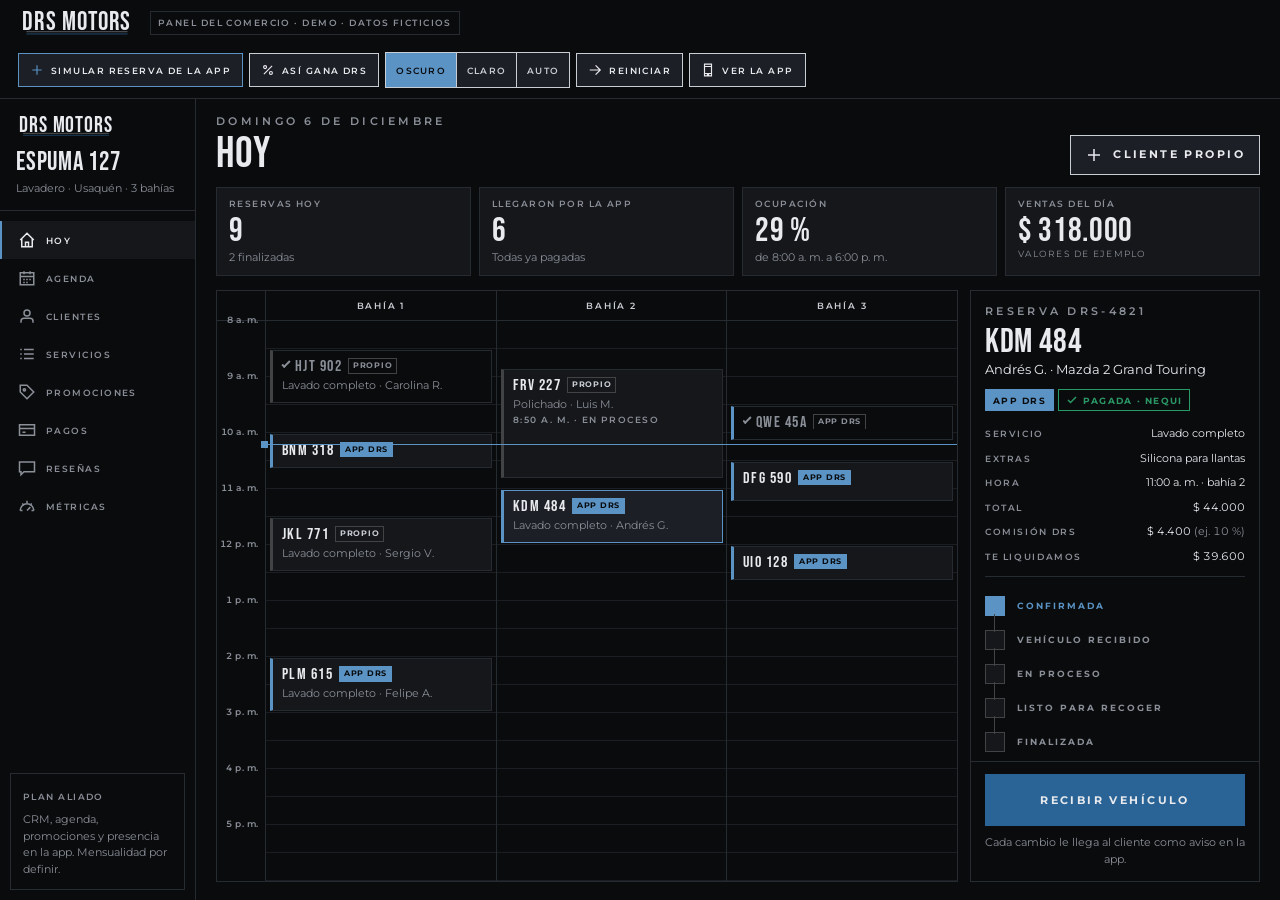
==== commit ccb9e9f0: "Contraste, barra para volver a las demos, botón +, mapa más grande, carrusel y animaciones nuevas de" ====
--- a/crm/index.html
+++ b/crm/index.html
@@ -7,15 +7,35 @@
 <meta name="description" content="Demo del panel del comercio aliado de DRS Motors: agenda por bahía, clientes, promociones, pagos, reseñas y métricas. Datos ficticios.">
 <meta name="theme-color" content="#0A0B0D">
 <link rel="icon" type="image/png" sizes="192x192" href="../iconos/icono-192.png">
-<script src="../js/tema.js"></script>
-<link rel="stylesheet" href="../css/fuentes.css">
-<link rel="stylesheet" href="../css/drs.tokens.css">
-<link rel="stylesheet" href="../css/tema.css">
-<link rel="stylesheet" href="../css/base.css">
-<link rel="stylesheet" href="../css/app.css">
-<link rel="stylesheet" href="../css/panel.css">
-<link rel="stylesheet" href="../css/panel-mas.css">
-<link rel="stylesheet" href="../css/crm.css">
+<script src="../js/tema.js?v=dc007a37cb"></script>
+<script>
+/* Versión nueva publicada: cuando su service worker toma el control, la página se recarga una vez para
+   quedar entera en la versión nueva. Si ya llevaba un rato abierta, no se recarga sola: avisa abajo. */
+(function () {
+  if (!('serviceWorker' in navigator)) return;
+  var habia = !!navigator.serviceWorker.controller, hecho = false;
+  navigator.serviceWorker.addEventListener('controllerchange', function () {
+    if (!habia || hecho) return;
+    hecho = true;
+    if (performance.now() < 20000) { location.reload(); return; }
+    var a = document.getElementById('aviso-escenario');
+    if (!a) return;
+    a.innerHTML = '<b>Versión nueva</b><span>Toca aquí para verla.</span>';
+    a.style.pointerEvents = 'auto'; a.style.cursor = 'pointer';
+    a.classList.add('ver');
+    a.addEventListener('click', function () { location.reload(); });
+  });
+})();
+</script>
+<link rel="stylesheet" href="../css/fuentes.css?v=480fc5308f">
+<link rel="stylesheet" href="../css/drs.tokens.css?v=045d133d62">
+<link rel="stylesheet" href="../css/tema.css?v=ecfed58884">
+<link rel="stylesheet" href="../css/base.css?v=7f014d5ac7">
+<link rel="stylesheet" href="../css/app.css?v=e049b5e008">
+<link rel="stylesheet" href="../css/vehiculos.css?v=b1dcd13bfc">
+<link rel="stylesheet" href="../css/panel.css?v=8943cefce1">
+<link rel="stylesheet" href="../css/panel-mas.css?v=c316422d1c">
+<link rel="stylesheet" href="../css/crm.css?v=6f4525b869">
 </head>
 <body class="pag-crm">
 <div id="sprites" aria-hidden="true"></div>
@@ -25,19 +45,19 @@
 </div>
 <div class="aviso-escenario" id="aviso-escenario" role="status" aria-live="polite"></div>
 
-<script src="../js/marca.js"></script>
-<script src="../js/iconos-app.js"></script>
-<script src="../js/util.js"></script>
-<script src="../js/reloj.js"></script>
-<script src="../js/datos.js"></script>
-<script src="../js/estado.js"></script>
-<script src="../js/blueprint.js"></script>
-<script src="../js/blueprint-mas.js"></script>
-<script src="../js/modelo.js"></script>
-<script src="../js/usuario/comun.js"></script>
-<script src="../js/comercio/panel.js"></script>
-<script src="../js/comercio/datos-comercio.js"></script>
-<script src="../js/comercio/vistas.js"></script>
-<script src="../js/comercio/crm.js"></script>
+<script src="../js/marca.js?v=bba0e11dc3"></script>
+<script src="../js/iconos-app.js?v=eedd592e22"></script>
+<script src="../js/util.js?v=c4e1ff23bd"></script>
+<script src="../js/reloj.js?v=61b7890076"></script>
+<script src="../js/datos.js?v=83186d2438"></script>
+<script src="../js/estado.js?v=15d0563b6c"></script>
+<script src="../js/blueprint.js?v=7e7349c3d5"></script>
+<script src="../js/blueprint-mas.js?v=a463832d4c"></script>
+<script src="../js/modelo.js?v=68d977b2b4"></script>
+<script src="../js/usuario/comun.js?v=477b94034a"></script>
+<script src="../js/comercio/panel.js?v=d58e2dc7c7"></script>
+<script src="../js/comercio/datos-comercio.js?v=00ec523feb"></script>
+<script src="../js/comercio/vistas.js?v=ffa95df17d"></script>
+<script src="../js/comercio/crm.js?v=cb45a45a59"></script>
 </body>
 </html>
--- a/css/tema.css
+++ b/css/tema.css
@@ -16,6 +16,20 @@
    Todo se declara también en [data-modo], porque una variable que usa otra se
    resuelve donde se declara: así un bloque en modo noche dentro de una página
    clara (el iPhone, la pantalla bloqueada) resuelve sus propios valores.
+
+   Contraste (ronda 4, pedido de Miguel: que se vea de un vistazo qué es tarjeta y
+   qué se toca). Tres niveles, de menos a más:
+     --linea                 estructura: filetes internos y rejillas (sin cambio)
+     --panel / --panel-borde tarjetas: un paso más claras que el fondo y con borde de
+                 Humo atenuado (2,96:1 sobre sup-1; el cambio de fondo solo no se veía)
+     --ctl-fondo / --ctl-borde  lo que se toca sin ser el botón principal: botones
+                 secundarios, filtros, selectores. Borde Plata en noche (12:1),
+                 Grafito oscuro en documento
+     --campo-borde           campos de texto: Humo (6:1 noche · 5,38:1 documento)
+     --btn2-fondo / --btn2-txt  botón lleno invertido (Platino en noche, Negro Carbón
+                 en documento). Para pantallas sin Azul Acero y para lo seleccionado;
+                 donde ya hay un botón Azul Acero, lo secundario va con borde, no lleno,
+                 para que el azul siga siendo el único énfasis (09 §8.5.2).
 ============================================================================= */
 
 :root,[data-modo="noche"]{
@@ -25,6 +39,14 @@
   --sel-txt: var(--sup-1);
   --velo: color-mix(in srgb, var(--sup-1) 72%, transparent);
   --sombra: color-mix(in srgb, var(--sup-1) 60%, black);
+  --panel: var(--sup-3);
+  --panel-borde: color-mix(in srgb, var(--txt-3) 55%, var(--sup-3));
+  --panel-linea: var(--n-4);
+  --ctl-fondo: var(--sup-3);
+  --ctl-borde: var(--txt-2);
+  --campo-borde: var(--txt-3);
+  --btn2-fondo: var(--txt-1);
+  --btn2-txt: var(--sup-1);
   color-scheme: dark;
 }
 [data-modo="documento"]{
@@ -34,6 +56,14 @@
   --sel-txt: var(--sup-1);
   --velo: color-mix(in srgb, var(--txt-1) 34%, transparent);
   --sombra: color-mix(in srgb, var(--txt-1) 22%, transparent);
+  --panel: var(--sup-2);
+  --panel-borde: color-mix(in srgb, var(--txt-3) 45%, var(--sup-2));
+  --panel-linea: var(--n-4);
+  --ctl-fondo: var(--sup-1);
+  --ctl-borde: var(--txt-2);
+  --campo-borde: var(--txt-3);
+  --btn2-fondo: var(--txt-1);
+  --btn2-txt: var(--sup-1);
   color-scheme: light;
 }
 
--- a/css/base.css
+++ b/css/base.css
@@ -7,6 +7,8 @@
 
 :root{
   --u: 1px;
+  --fs-6 : calc(var(--t-6)   * var(--u));
+  --fs-7_5: calc(var(--t-7_5) * var(--u));
   --fs-9 : calc(var(--t-9)  * var(--u));
   --fs-11: calc(var(--t-11) * var(--u));
   --fs-13: calc(var(--t-13) * var(--u));
@@ -49,8 +51,16 @@
 h1,h2,h3,h4,p,dl,dd,figure{margin:0}
 button{font:inherit;color:inherit;background:none;border:0;padding:0;margin:0;cursor:pointer;border-radius:var(--radio);text-align:inherit;touch-action:manipulation}
 input,textarea,select{font:inherit;color:inherit;border-radius:var(--radio)}
+/* iOS acerca la página al enfocar un campo con letra de menos de 16 px: en el celular y en
+   pantallas táctiles ningún campo baja de 16. Los que ya son más grandes (placas en Bebas)
+   ganan por especificidad y no se achican. */
+@media (max-width: 759px), (pointer: coarse){
+  input,textarea,select{font-size:var(--fs-16)}
+}
 a{color:var(--acc-txt)}
 :focus-visible{outline:2px solid var(--acc-txt);outline-offset:2px}
+/* Foco puesto por código en un contenedor o un título (hojas, pantallas): no es un control */
+.pantalla:focus,.hoja:focus,.hoja :is(h1,h2,h3):focus{outline:none}
 .ico{width:24px;height:24px;fill:none;stroke:currentColor;stroke-width:calc(var(--trazo-medio) * 1px);stroke-linecap:var(--cap);stroke-linejoin:var(--join);flex:none;display:block}
 .ico.s16{width:16px;height:16px}
 .ico.s20{width:20px;height:20px}
@@ -58,8 +68,26 @@
 .oculto{position:absolute!important;width:1px;height:1px;overflow:hidden;clip:rect(0 0 0 0);white-space:nowrap}
 
 @media (prefers-reduced-motion: reduce){
-  *,*::before,*::after{animation-duration:1ms!important;animation-iteration-count:1!important;transition-duration:1ms!important}
+  *,*::before,*::after{
+    animation-duration:1ms!important;animation-iteration-count:1!important;animation-delay:0s!important;
+    transition-duration:1ms!important;transition-delay:0s!important;scroll-behavior:auto!important;
+  }
 }
+
+/* ---------------- área de toque de 44 × 44 sin cambiar el dibujo ----------------
+   El control conserva su tamaño visible; un ::after transparente, centrado, amplía el área
+   que recibe el toque: cada lado se corre min(0, 50 % − 22 px), así que un control que ya
+   mide 44 o más no crece. Solo botones y enlaces (un <span> con la misma clase no se amplía:
+   taparía lo que tiene al lado) y solo clases cuyo ::after está libre; .inter usa ::before.
+   :where() no suma especificidad: si el control ya tiene su propia posición, se respeta.
+   Los que se apilan sin espacio entre ellos (menú de avisos, zoom del mapa) miden 44 de verdad. */
+:where(button, a[href]):where(.enlace,.avatar,.placa,.pts,.ficha,.cab-atras,.cab-btn,.cab-logo,.hoja-cerrar,.btn-chico,
+  .exp-chip,.exp-btn,.res-hora,.res-dia,.ctl,.menu-item,.pl-item,.pv-hora),
+:where(:where(.seg,.exp-zoom,.tema-sel,.pv-seg,.pv-dias) > button){position:relative}
+:where(button, a[href]):where(.enlace,.avatar,.placa,.pts,.ficha,.cab-atras,.cab-btn,.cab-logo,.hoja-cerrar,.btn-chico,
+  .exp-chip,.exp-btn,.res-hora,.res-dia,.ctl,.menu-item,.pl-item,.pv-hora)::after,
+:where(:where(.seg,.exp-zoom,.tema-sel,.pv-seg,.pv-dias) > button)::after,
+:where(button.inter)::before{content:"";position:absolute;inset:min(0px, calc(50% - 22px))}
 
 /* Lockups: el tema muestra la pieza aprobada que toca (oscura sobre noche, clara sobre documento) */
 .logo-dual{display:block;width:100%;height:100%}
@@ -73,36 +101,36 @@
 /* ---------------- controles del presentador (fuera de la app) ---------------- */
 .ctl{
   display:flex;align-items:center;gap:7px;padding:8px 11px;min-height:34px;
-  border:1px solid var(--linea);
-  font:600 var(--fs-9)/1 var(--f-label);letter-spacing:.16em;text-transform:uppercase;color:var(--txt-2);
+  border:1px solid var(--ctl-borde);background:var(--ctl-fondo);
+  font:600 var(--fs-9)/1 var(--f-label);letter-spacing:.16em;text-transform:uppercase;color:var(--txt-1);
 }
 .ctl .ico{width:14px;height:14px}
 .ctl[aria-pressed="true"]{color:var(--txt-1);border-color:var(--acc-graf)}
-@media (hover:hover){ .ctl:hover{color:var(--txt-1);border-color:var(--n-4)} }
+@media (hover:hover){ .ctl:hover{color:var(--txt-1);border-color:var(--txt-1)} }
 
 /* Selector de tema: tres opciones en línea */
-.tema-sel{display:inline-grid;grid-auto-flow:column;border:1px solid var(--linea)}
+.tema-sel{display:inline-grid;grid-auto-flow:column;border:1px solid var(--ctl-borde);background:var(--ctl-fondo)}
 .tema-sel button{
   display:flex;align-items:center;gap:6px;padding:8px 10px;min-height:34px;
-  font:600 var(--fs-9)/1 var(--f-label);letter-spacing:.14em;text-transform:uppercase;color:var(--txt-3);
+  font:600 var(--fs-9)/1 var(--f-label);letter-spacing:.14em;text-transform:uppercase;color:var(--txt-2);
 }
-.tema-sel button + button{border-left:1px solid var(--linea)}
+.tema-sel button + button{border-left:1px solid var(--ctl-borde)}
 .tema-sel button .ico{width:14px;height:14px}
 .tema-sel button[aria-pressed="true"]{background:var(--sel-fondo);color:var(--sel-txt)}
 
 /* ---------------- menús flotantes (notificaciones, modelo de negocio) ---------------- */
 .menu-avisos{
   position:fixed;top:64px;right:24px;z-index:60;width:min(380px, calc(100vw - 32px));max-height:calc(100dvh - 90px);overflow:auto;
-  padding:14px 16px 16px;background:var(--sup-2);border:1px solid var(--n-4);box-shadow:0 30px 70px -20px rgb(0 0 0 / .55);
+  padding:14px 16px 16px;background:var(--sup-2);border:1px solid var(--n-4);box-shadow:0 30px 70px -20px var(--sombra);
   opacity:0;transform:translateY(-8px);pointer-events:none;transition:opacity .18s var(--ease), transform .18s var(--ease);
   scrollbar-width:thin;
 }
 .menu-avisos.ver{opacity:1;transform:none;pointer-events:auto}
 .menu-cab{display:flex;justify-content:space-between;gap:12px;margin-bottom:12px}
-.menu-fila{display:flex;align-items:center;justify-content:space-between;gap:14px;padding:12px;border:1px solid var(--linea);background:var(--sup-3);margin-bottom:14px}
+.menu-fila{display:flex;align-items:center;justify-content:space-between;gap:14px;padding:12px;border:1px solid var(--panel-borde);background:var(--panel);margin-bottom:14px}
 .menu-grupo{margin-bottom:12px}
 .menu-grupo .cap{margin-bottom:6px}
-.menu-item{display:grid;grid-template-columns:18px 1fr auto;gap:10px;align-items:center;width:100%;min-height:40px;padding:9px 8px;border-bottom:1px solid var(--linea);font-size:var(--fs-13);color:var(--txt-1);text-align:left}
+.menu-item{display:grid;grid-template-columns:18px 1fr auto;gap:10px;align-items:center;width:100%;min-height:44px;padding:9px 8px;border-bottom:1px solid var(--linea);font-size:var(--fs-13);color:var(--txt-1);text-align:left}
 .menu-item .ico{width:18px;height:18px;color:var(--acc-graf)}
 .menu-item .chip{height:18px;font-size:var(--fs-9)}
 @media (hover:hover){ .menu-item:hover{background:var(--sup-3)} }
@@ -114,11 +142,11 @@
 .modelo-fila{display:grid;grid-template-columns:1fr auto;gap:14px;align-items:center;padding:11px 0;border-bottom:1px solid var(--linea)}
 .modelo-fila b{display:block;font-weight:600}
 .modelo-fila .t11{display:block;margin-top:2px}
-.modelo-fases{list-style:none;margin:0;padding:0;display:grid;grid-template-columns:repeat(2,1fr);gap:6px}
-.modelo-fases li{display:flex;flex-direction:column;gap:6px;padding:10px;border:1px solid var(--linea);background:var(--sup-3)}
+.modelo-fases{list-style:none;margin:0;padding:0;display:grid;grid-template-columns:repeat(2,minmax(0,1fr));gap:6px}
+.modelo-fases li{display:flex;flex-direction:column;gap:6px;padding:10px;border:1px solid var(--panel-borde);background:var(--panel)}
 .modelo-fases b.d{color:var(--acc-txt)}
 .modelo-fases .t11{display:block;margin-top:2px}
-@media (min-width: 560px){ .modelo-fases{grid-template-columns:repeat(4,1fr)} }
+@media (min-width: 560px){ .modelo-fases{grid-template-columns:repeat(4,minmax(0,1fr))} }
 
 /* ---------------- aviso de la demo (lo que dice la demo, no la app) ---------------- */
 .aviso-escenario{
--- a/css/app.css
+++ b/css/app.css
@@ -10,6 +10,7 @@
   background:var(--sup-1);color:var(--txt-2);
   font-size:var(--fs-13);line-height:1.5;
   isolation:isolate;
+  --teclado:0px;          /* lo que tapa el teclado del celular; lo mide js/app/arranque.js */
 }
 
 /* ------------------------------------------------------------ barra de estado */
@@ -32,6 +33,9 @@
   scrollbar-width:none;overscroll-behavior:contain;
   transition:transform .26s var(--ease), opacity .26s var(--ease);
 }
+/* Con el teclado abierto, un espacio del alto del teclado al final: todo se puede subir por encima
+   de él. Va como ::after y no como padding, porque el padding también correría el .pie-cta pegajoso */
+.pantalla::after{content:"";display:block;height:var(--teclado, 0px)}
 .pantalla::-webkit-scrollbar{display:none}
 .pantalla.entra{transform:translateX(100%)}
 .pantalla.debajo{transform:translateX(-24%);opacity:.35;pointer-events:none}
@@ -69,7 +73,7 @@
 @keyframes late{0%{transform:scale(.4)}60%{transform:scale(1.25)}100%{transform:scale(1)}}
 .avatar{
   display:grid;place-items:center;width:32px;height:32px;
-  background:var(--sup-3);border:1px solid var(--linea);color:var(--txt-1);
+  background:var(--ctl-fondo);border:1px solid var(--ctl-borde);color:var(--txt-1);
   font:400 var(--fs-16)/1 var(--f-display);letter-spacing:.06em;padding-top:2px;
 }
 .cab-det{gap:6px}
@@ -104,15 +108,17 @@
 .bloque-cab{display:flex;align-items:flex-end;justify-content:space-between;gap:12px;margin-bottom:14px}
 .bloque-cab .t13{margin-top:6px;color:var(--txt-3)}
 .enlace{
-  display:inline-flex;align-items:center;gap:4px;white-space:nowrap;
-  font:700 var(--fs-11)/1 var(--f-label);letter-spacing:.16em;text-transform:uppercase;color:var(--acc-txt);
-}
+  display:inline-flex;align-items:center;gap:4px;text-align:left;
+  font:700 var(--fs-11)/1.1 var(--f-label);letter-spacing:.16em;text-transform:uppercase;color:var(--acc-txt);
+}                                               /* un enlace largo baja de línea en vez de salirse (360 px) */
 .enlace .ico{width:14px;height:14px}
+.bloque-cab>.enlace::after{top:calc(50% - 25px);bottom:calc(50% - 19px)}   /* el área de toque no pisa la tarjeta de abajo */
 
 /* ------------------------------------------------------------ superficies */
-.tarjeta{background:var(--sup-2);border:1px solid var(--linea)}
+.tarjeta{background:var(--panel);border:1px solid var(--panel-borde)}
 .tarjeta-pad{padding:15px}
 .sep{height:1px;background:var(--linea);margin:14px 0}
+.tarjeta .sep{background:var(--panel-linea)}
 
 /* ------------------------------------------------------------ botones */
 .btn{
@@ -129,8 +135,10 @@
 .btn-luz:hover{filter:brightness(1.08)}
 .btn-borde{border:1px solid var(--acc-graf);color:var(--acc-txt)}
 .btn-borde:hover{background:color-mix(in srgb, var(--acc-graf) 12%, transparent)}
-.btn-fantasma{border:1px solid var(--n-4);color:var(--txt-1)}
-.btn-fantasma:hover{border-color:var(--txt-3)}
+.btn-fantasma{background:var(--ctl-fondo);border:1px solid var(--ctl-borde);color:var(--txt-1)}
+.btn-fantasma:hover{border-color:var(--txt-1)}
+.btn-lleno{background:var(--btn2-fondo);color:var(--btn2-txt)}                /* sin Azul Acero en la pantalla */
+.btn-lleno:hover{filter:brightness(1.08)}
 .btn-chico{min-height:40px;width:auto;padding:0 14px}
 .btn[disabled]{background:var(--sup-3);color:var(--txt-3);border-color:var(--sup-3);cursor:not-allowed;filter:none}
 
@@ -153,7 +161,7 @@
 .saludo .ceja{margin-bottom:8px}
 .saludo-fila{display:flex;align-items:center;justify-content:space-between;gap:10px}
 .pts{
-  display:flex;align-items:center;gap:6px;height:32px;padding:0 10px;border:1px solid var(--linea);
+  display:flex;align-items:center;gap:6px;height:32px;padding:0 10px;border:1px solid var(--ctl-borde);background:var(--ctl-fondo);
   font:700 var(--fs-11)/1 var(--f-label);letter-spacing:.14em;color:var(--txt-1);white-space:nowrap;
 }
 .pts b{font:400 var(--fs-20)/1 var(--f-display);letter-spacing:.04em;padding-top:2px}
@@ -163,7 +171,7 @@
 .en-curso{
   display:grid;grid-template-columns:auto 1fr auto;align-items:center;gap:12px;width:100%;
   margin-top:18px;padding:12px 12px 12px 14px;
-  background:var(--sup-2);border:1px solid var(--linea);border-left:3px solid var(--acc-graf);
+  background:var(--panel);border:1px solid var(--panel-borde);border-left:3px solid var(--acc-graf);
 }
 .en-curso.listo{border-left-color:var(--pos)}
 .en-curso .ceja{color:var(--acc-txt);letter-spacing:.22em}
@@ -185,40 +193,20 @@
     linear-gradient(90deg, color-mix(in srgb, var(--linea) 70%, transparent) 1px, transparent 1px) 0 0/20px 20px;
 }
 .veh-plano svg{display:block;width:100%;height:auto}
-.veh-pie{display:flex;align-items:flex-end;justify-content:space-between;gap:12px;padding:12px 15px 15px;border-top:1px solid var(--linea)}
+.veh-pie{display:flex;align-items:flex-end;justify-content:space-between;gap:12px;padding:12px 15px 15px;border-top:1px solid var(--panel-linea)}
 .veh-pie .t13{color:var(--txt-3);margin-top:6px}
 .veh-km{text-align:right;flex:none}
 .veh-km .enlace{margin-top:8px}
 
-/* ------------------------------------------------------------ blueprint */
-.bp{overflow:visible;fill:none;stroke-linecap:butt;stroke-linejoin:miter}
-.bp .bp-t{stroke:var(--txt-1)}
-.bp .bp-a{stroke:var(--acc-graf)}
-.bp .bp-x{stroke:var(--txt-3)}
-.bp .bp-n{stroke:var(--n-4)}
-.bp .bp-haz{fill:var(--acc-2);fill-opacity:.12;stroke:none}
-.bp text{font-family:var(--f-label);font-weight:600;fill:var(--txt-3);stroke:none;letter-spacing:.14em}
-.bp .bp-tx1{fill:var(--txt-1)}
-.bp .bp-txa{fill:var(--acc-2)}
-.bp-dibuja .bp-t,.bp-dibuja .bp-a,.bp-dibuja .bp-x,.bp-dibuja .bp-n{
-  stroke-dasharray:1 1;stroke-dashoffset:1;
-  animation:bp-trazo .65s cubic-bezier(.55,.05,.25,1) forwards;
-  animation-delay:calc(var(--i, 0) * 24ms + var(--d0, 0ms));
-}
-.bp-dibuja .bp-haz,.bp-dibuja text,.bp-dibuja .bp-fade{opacity:0;animation:bp-aparece .35s var(--ease) forwards;animation-delay:calc(var(--d0, 0ms) + 520ms)}
-@keyframes bp-trazo{to{stroke-dashoffset:0}}
-@keyframes bp-aparece{to{opacity:1}}
-.bp-rueda{transform-box:fill-box;transform-origin:center}
-.bp-dibuja .bp-rueda{animation:bp-gira .9s cubic-bezier(.3,.6,.2,1) both;animation-delay:calc(var(--d0, 0ms) + 200ms)}
-@keyframes bp-gira{from{transform:rotate(-200deg)}to{transform:rotate(0)}}
-.escaneo{position:absolute;top:0;bottom:0;left:0;width:2px;background:var(--acc-graf);box-shadow:0 0 18px 4px color-mix(in srgb, var(--acc-graf) 45%, transparent);animation:escanea 1.3s var(--ease) infinite alternate}
-@keyframes escanea{from{left:4%}to{left:96%}}
+/* Los dibujos blueprint (.bp) y su animación viven en css/vehiculos.css */
 
 /* ------------------------------------------------------------ al día: tacómetros */
-.rejilla-2{display:grid;grid-template-columns:1fr 1fr;gap:8px}
-.tile{display:flex;flex-direction:column;align-items:flex-start;gap:0;padding:12px 12px 13px;text-align:left;min-height:168px}
-.tile:hover{border-color:var(--n-4)}
-.tile-top{display:flex;align-items:flex-start;justify-content:space-between;width:100%;margin-bottom:8px}
+.rejilla-2{display:grid;grid-template-columns:repeat(2,minmax(0,1fr));gap:8px}
+.tile{display:flex;flex-direction:column;align-items:flex-start;gap:0;padding:12px 12px 13px;text-align:left;min-height:168px;min-width:0;container-type:inline-size}
+@media (hover:hover){ .tile:hover{border-color:var(--ctl-borde)} }
+.tile-top{display:flex;flex-wrap:wrap;align-items:flex-start;justify-content:space-between;gap:6px 0;width:100%;margin-bottom:8px}
+/* Si el chip más largo («Por vencer», 108 px) no cabe junto al tacómetro (56 px), va debajo en las cuatro tarjetas y no solo en la que no cabe: hasta 390 px de ancho */
+@container (max-width: 163px){ .tile-top{flex-direction:column} }
 .tile .etq{color:var(--txt-3);letter-spacing:.2em;font-size:var(--fs-9);margin-top:auto}
 .tile .d-34{margin-top:6px}
 .tile .t11{margin-top:4px}
@@ -238,15 +226,21 @@
 .pyp-estado{display:flex;align-items:center;gap:10px;margin:12px 0 8px}
 .pyp-glifo{display:grid;place-items:center;width:34px;height:34px;flex:none;border:1px solid currentColor}
 .pyp-glifo .ico{width:18px;height:18px;stroke-width:2.5px}
-.semana{display:grid;grid-template-columns:repeat(7,1fr);gap:3px;margin:14px 0}
+.semana{display:grid;grid-template-columns:repeat(7,minmax(0,1fr));gap:3px;margin:14px 0}
 .dia{
   position:relative;display:flex;flex-direction:column;align-items:center;gap:3px;padding:6px 0 7px;
-  border:1px solid var(--linea);color:var(--txt-2);
+  border:1px solid var(--panel-linea);color:var(--txt-2);
 }
 .dia .cap{font-size:var(--fs-9);letter-spacing:.1em}
 .dia .d-20{color:inherit}
-.dia.restringido{color:var(--neg);border-color:color-mix(in srgb, var(--neg) 55%, var(--linea))}
-.dia.restringido::after{content:"";position:absolute;left:0;right:0;top:-1px;height:3px;background:var(--neg)}
+/* Día sin carro: el color nunca va solo (09 §8.5). Barra roja arriba y el mismo ✕ del calendario del mes */
+.dia.restringido{color:var(--neg);border-color:color-mix(in srgb, var(--neg) 55%, var(--linea));border-top:3px solid var(--neg);padding-top:4px}
+.dia.restringido::after{
+  content:"";position:absolute;top:3px;right:3px;width:9px;height:9px;
+  background:
+    linear-gradient(45deg, transparent calc(50% - 1px), currentColor calc(50% - 1px) calc(50% + 1px), transparent calc(50% + 1px)),
+    linear-gradient(-45deg, transparent calc(50% - 1px), currentColor calc(50% - 1px) calc(50% + 1px), transparent calc(50% + 1px));
+}
 .dia.libre{color:var(--txt-3)}
 .dia.hoy{outline:1px solid var(--txt-1);outline-offset:-1px}
 .fuente{margin-top:12px;font-size:var(--fs-9);letter-spacing:.06em;color:var(--txt-3)}
@@ -257,14 +251,14 @@
 .riel>*{scroll-snap-align:start;flex:none}
 .rec{width:262px;display:flex;flex-direction:column;gap:12px;padding:15px;text-align:left}
 .rec-top{display:flex;align-items:center;gap:10px}
-.rec-ico{display:grid;place-items:center;width:36px;height:36px;border:1px solid var(--linea);color:var(--txt-1)}
+.rec-ico{display:grid;place-items:center;width:36px;height:36px;border:1px solid var(--panel-linea);color:var(--txt-1)}
 .rec-ico .ico{width:20px;height:20px}
 .rec .t13{color:var(--txt-1);min-height:3em}
 .serv{position:relative;width:112px;height:104px;display:flex;flex-direction:column;justify-content:space-between;padding:12px 10px;text-align:left}
 .serv .ico{width:26px;height:26px;color:var(--txt-1)}
 .serv .cap{color:var(--txt-2);letter-spacing:.08em;line-height:1.25}
-.serv .chip{position:absolute;top:-1px;right:-1px;height:18px;padding:0 5px;font-size:8px}
-.serv:hover{border-color:var(--n-4)}
+.serv .chip{position:absolute;top:-1px;right:-1px;height:18px;padding:0 5px;font-size:var(--fs-9)}
+.serv:hover{border-color:var(--ctl-borde)}
 .promo{width:250px;text-align:left}
 .promo-plano{position:relative;height:132px;border-bottom:1px solid var(--linea);background:
     linear-gradient(color-mix(in srgb, var(--linea) 60%, transparent) 1px, transparent 1px) 0 0/16px 16px,
@@ -282,7 +276,7 @@
 /* ------------------------------------------------------------ beneficios */
 .benef{padding:15px}
 .benef-num{display:flex;align-items:baseline;gap:8px;margin:10px 0 14px}
-.meta-seg{display:grid;grid-template-columns:repeat(5,1fr);gap:4px;margin:10px 0 8px}
+.meta-seg{display:grid;grid-template-columns:repeat(5,minmax(0,1fr));gap:4px;margin:10px 0 8px}
 .meta-seg i{height:8px;border:1px solid var(--n-4)}
 .meta-seg i.ok{background:var(--acc-graf);border-color:var(--acc-graf)}
 .meta-seg i.ultimo{border-color:var(--acc-graf);border-style:dashed}
@@ -294,7 +288,7 @@
   transition:transform .28s var(--ease), opacity .2s;
 }
 .nav.oculta{transform:translateY(120px);opacity:0;pointer-events:none}
-.nav-barra{flex:1;display:grid;grid-template-columns:repeat(4,1fr);background:color-mix(in srgb, var(--sup-2) 94%, transparent);border:1px solid var(--linea);backdrop-filter:blur(8px)}
+.nav-barra{flex:1;display:grid;grid-template-columns:repeat(4,1fr);background:color-mix(in srgb, var(--panel) 96%, transparent);border:1px solid var(--panel-borde);backdrop-filter:blur(8px)}
 .nav-tab{
   position:relative;display:flex;flex-direction:column;align-items:center;justify-content:center;gap:5px;
   color:var(--txt-3);font:600 var(--fs-9)/1 var(--f-label);letter-spacing:.1em;text-transform:uppercase;
@@ -312,13 +306,13 @@
 
 /* ------------------------------------------------------------ capas: hoja, velo, aviso */
 .tel-capa{position:absolute;inset:0;z-index:35;pointer-events:none}
-.velo{position:absolute;inset:0;background:color-mix(in srgb, var(--sup-1) 72%, transparent);opacity:0;transition:opacity .22s;pointer-events:auto}
+.velo{position:absolute;inset:0;background:var(--velo);opacity:0;transition:opacity .22s;pointer-events:auto}
 .velo.ver{opacity:1}
 .hoja{
-  position:absolute;left:0;right:0;bottom:0;max-height:88%;overflow:auto;
-  padding:10px 15px 40px;background:var(--sup-2);border-top:1px solid var(--n-4);
+  position:absolute;left:0;right:0;bottom:var(--teclado, 0px);max-height:calc((100% - var(--teclado, 0px)) * .88);overflow:auto;
+  padding:10px 15px max(16px, calc(40px - var(--teclado, 0px)));background:var(--sup-2);border-top:1px solid var(--panel-borde);
   transform:translateY(100%);transition:transform .3s var(--ease);pointer-events:auto;
-}
+}                                   /* con el teclado abierto la hoja sube y se acorta: su botón queda a la vista */
 .hoja.ver{transform:none}
 .hoja-asa{width:36px;height:4px;background:var(--n-4);margin:0 auto 14px}
 .hoja-cab{display:flex;align-items:flex-start;justify-content:space-between;gap:10px;margin-bottom:16px}
@@ -326,26 +320,26 @@
 .hoja-cerrar .ico{width:18px;height:18px}
 .opcion{
   display:grid;grid-template-columns:auto 1fr auto;align-items:center;gap:12px;width:100%;
-  padding:14px 12px;border:1px solid var(--linea);background:var(--sup-3);margin-bottom:6px;text-align:left;
+  padding:14px 12px;border:1px solid var(--panel-borde);background:var(--sup-3);margin-bottom:6px;text-align:left;
 }
 .opcion[aria-checked="true"]{border-color:var(--acc-graf)}
 .opcion .ico{color:var(--txt-1)}
-.radio{width:18px;height:18px;border:1px solid var(--n-4);display:grid;place-items:center}
+.radio{width:18px;height:18px;border:1px solid var(--txt-3);display:grid;place-items:center}
 .opcion[aria-checked="true"] .radio{border-color:var(--acc-graf)}
 .opcion[aria-checked="true"] .radio::after{content:"";width:10px;height:10px;background:var(--acc-graf)}
 .campo{display:flex;flex-direction:column;gap:8px;margin-bottom:14px}
 .campo input,.campo textarea{
-  width:100%;height:52px;padding:0 14px;background:var(--sup-3);border:1px solid var(--n-4);
+  width:100%;height:52px;padding:0 14px;background:var(--sup-3);border:1px solid var(--campo-borde);
   font-size:var(--fs-16);color:var(--txt-1);
 }
-.campo textarea{height:84px;padding:12px 14px;resize:none;font-size:var(--fs-13)}
-.campo input:focus,.campo textarea:focus{outline:none;border-color:var(--acc-graf)}
+.campo textarea{height:84px;padding:12px 14px;resize:none;font-size:var(--fs-16)}
+.campo input:focus,.campo textarea:focus{outline:2px solid var(--acc-txt);outline-offset:-1px;border-color:var(--acc-graf)}
 .campo .d-34{background:transparent}
 
 .aviso{
   position:absolute;left:8px;right:8px;top:6px;z-index:36;
   display:grid;grid-template-columns:38px 1fr auto;gap:10px;align-items:start;
-  padding:11px 12px;background:var(--sup-3);border:1px solid var(--n-4);
+  padding:11px 12px;background:var(--sup-3);border:1px solid var(--panel-borde);
   box-shadow:0 18px 40px -18px var(--sombra);
   transform:translateY(-140%);transition:transform .38s var(--ease);pointer-events:auto;text-align:left;width:auto;
 }
@@ -359,7 +353,7 @@
 .tostada{
   position:absolute;left:15px;right:15px;bottom:100px;z-index:36;
   display:flex;align-items:center;gap:10px;padding:12px 14px;
-  background:var(--sup-3);border:1px solid var(--n-4);color:var(--txt-1);font-size:var(--fs-13);
+  background:var(--sup-3);border:1px solid var(--panel-borde);color:var(--txt-1);font-size:var(--fs-13);
   transform:translateY(20px);opacity:0;transition:all .25s var(--ease);
 }
 .tostada.ver{transform:none;opacity:1}
@@ -371,7 +365,7 @@
   display:grid;grid-template-columns:auto 1fr auto;align-items:center;gap:12px;width:100%;
   padding:14px 0;border-bottom:1px solid var(--linea);text-align:left;
 }
-.fila-ico{display:grid;place-items:center;width:38px;height:38px;background:var(--sup-2);border:1px solid var(--linea);color:var(--txt-1)}
+.fila-ico{display:grid;place-items:center;width:38px;height:38px;background:var(--panel);border:1px solid var(--panel-borde);color:var(--txt-1)}
 .fila-ico .ico{width:20px;height:20px}
 .fila .t13{color:var(--txt-1)}
 .fila .t11{margin-top:2px}
@@ -381,30 +375,30 @@
 .datos dd{margin:0;text-align:right;color:var(--txt-1);font-size:var(--fs-13)}
 
 /* Segmentado */
-.seg{display:grid;grid-auto-flow:column;grid-auto-columns:1fr;border:1px solid var(--linea);margin-bottom:18px}
+.seg{display:grid;grid-auto-flow:column;grid-auto-columns:1fr;border:1px solid var(--ctl-borde);background:var(--ctl-fondo);margin-bottom:18px}
 .seg button{
-  height:40px;text-align:center;font:700 var(--fs-9)/1 var(--f-label);letter-spacing:.14em;text-transform:uppercase;color:var(--txt-3);
-  border-right:1px solid var(--linea);
+  height:40px;text-align:center;font:700 var(--fs-9)/1 var(--f-label);letter-spacing:.14em;text-transform:uppercase;color:var(--txt-2);
+  border-right:1px solid var(--ctl-borde);
 }
 .seg button:last-child{border-right:0}
-.seg button[aria-selected="true"]{background:var(--sup-2);color:var(--txt-1);box-shadow:inset 0 -2px 0 var(--acc-graf)}
+.seg button[aria-selected="true"]{background:var(--btn2-fondo);color:var(--btn2-txt)}
 
 /* Barra de vigencia */
 .prog{height:6px;background:var(--linea);position:relative;overflow:hidden}
 .prog i{position:absolute;left:0;top:0;bottom:0;width:var(--p);background:currentColor;transition:width .9s var(--ease)}
 
 /* Interruptor cuadrado */
-.inter{position:relative;width:44px;height:24px;border:1px solid var(--n-4);background:var(--sup-3);flex:none;transition:background .15s,border-color .15s}
+.inter{position:relative;width:44px;height:24px;border:1px solid var(--ctl-borde);background:var(--ctl-fondo);flex:none;transition:background .15s,border-color .15s}
 .inter::after{content:"";position:absolute;top:3px;left:3px;width:16px;height:16px;background:var(--txt-3);transition:transform .18s var(--ease),background .15s}
 .inter[aria-checked="true"]{background:color-mix(in srgb, var(--acc-graf) 22%, var(--sup-3));border-color:var(--acc-graf)}
 .inter[aria-checked="true"]::after{transform:translateX(20px);background:var(--acc-graf)}
 
 /* Cajetín: la ficha técnica como rótulo de plano */
-.cajetin{display:grid;grid-template-columns:1fr 1fr;border:1px solid var(--n-4);background:var(--sup-1)}
+.cajetin{display:grid;grid-template-columns:repeat(2,minmax(0,1fr));border:1px solid var(--n-4);background:var(--sup-1)}
 .cajetin div{padding:9px 10px;border-right:1px solid var(--linea);border-bottom:1px solid var(--linea)}
 .cajetin div:nth-child(2n){border-right:0}
 .cajetin div:nth-last-child(-n+2){border-bottom:0}
-.cajetin .cap{display:block;margin-bottom:4px;font-size:8px}
+.cajetin .cap{display:block;margin-bottom:4px;font-size:var(--fs-9)}
 .cajetin b{font:600 var(--fs-13)/1.2 var(--f-body);color:var(--txt-1)}
 .cajetin .ancho{grid-column:1 / -1;border-right:0}
 
@@ -434,22 +428,28 @@
 .est time{font-size:var(--fs-11);color:var(--txt-3)}
 
 .qr-caja{display:grid;grid-template-columns:auto 1fr;gap:16px;align-items:center;padding:15px}
+/* Un QR se lee oscuro sobre claro en los dos modos: Negro Carbón sobre Platino, con su margen */
 .qr{width:112px;height:112px;background:var(--txt-1);padding:7px}
 .qr svg{display:block;width:100%;height:100%}
+.qr svg path{fill:var(--sup-1)}
+[data-modo="documento"] .qr{background:var(--sup-1)}
+[data-modo="documento"] .qr svg path{fill:var(--txt-1)}
+[data-modo="documento"] [data-modo="noche"] .qr{background:var(--txt-1)}
+[data-modo="documento"] [data-modo="noche"] .qr svg path{fill:var(--sup-1)}
 
 /* Pie con el botón principal (pantallas de detalle) */
 .pie-cta{
-  position:sticky;bottom:0;z-index:12;padding:14px 15px 34px;margin-top:-8px;
+  position:sticky;bottom:var(--teclado, 0px);z-index:12;padding:14px 15px max(18px, calc(34px - var(--teclado, 0px)));margin-top:-8px;
   background:linear-gradient(to top, var(--sup-1) 72%, color-mix(in srgb, var(--sup-1) 0%, transparent));
-}
+}                                   /* con el teclado abierto, el botón principal queda justo encima */
 .pie-cta .t11{text-align:center;margin-top:8px}
 
 /* Calificación 1–5 */
-.escala{display:grid;grid-template-columns:repeat(5,1fr);gap:6px;margin:6px 0 18px}
-.escala button{height:58px;border:1px solid var(--n-4);font:400 var(--fs-26)/1 var(--f-display);color:var(--txt-2);padding-top:3px}
+.escala{display:grid;grid-template-columns:repeat(5,minmax(0,1fr));gap:6px;margin:6px 0 18px}
+.escala button{height:58px;border:1px solid var(--ctl-borde);font:400 var(--fs-26)/1 var(--f-display);color:var(--txt-2);padding-top:3px}
 .escala button[aria-checked="true"]{border-color:var(--sel-fondo);color:var(--sup-1);background:var(--sel-fondo)}
-.fichas{display:flex;flex-wrap:wrap;gap:6px;margin-bottom:18px}
-.ficha{height:34px;padding:0 12px;border:1px solid var(--n-4);font:600 var(--fs-9)/1 var(--f-label);letter-spacing:.14em;text-transform:uppercase;color:var(--txt-2)}
+.fichas{display:flex;flex-wrap:wrap;gap:10px 6px;margin-bottom:18px}   /* 10 px entre filas: el área de toque de cada ficha llega a 44 sin pisar la de arriba */
+.ficha{height:34px;padding:0 12px;border:1px solid var(--ctl-borde);font:600 var(--fs-9)/1 var(--f-label);letter-spacing:.14em;text-transform:uppercase;color:var(--txt-2)}
 .ficha[aria-pressed="true"]{border-color:var(--acc-graf);color:var(--acc-txt)}
 
 /* Plano grande de Mi garaje */
@@ -481,12 +481,15 @@
   transition:opacity .35s var(--ease);
 }
 .intro.fuera{opacity:0;pointer-events:none}
-.intro-logo{position:relative;width:250px;height:92px}
-.intro-logo .palabra{position:absolute;left:0;right:0;top:0;text-align:center;font:400 64px/1 var(--f-display);letter-spacing:.06em;color:var(--txt-1);clip-path:inset(100% 0 0 0);animation:intro-sube .5s .45s var(--ease) forwards}
+/* «DRS MOTORS» a 56 px mide 247 px: cabe en una línea y las líneas del flap tienen su ancho (a 64 px se partía en dos) */
+.intro-logo{position:relative;width:250px;height:84px}
+.intro-logo .palabra{position:absolute;left:0;right:0;top:0;text-align:center;white-space:nowrap;font:400 var(--fs-56)/1 var(--f-display);letter-spacing:.06em;color:var(--txt-1);clip-path:inset(100% 0 0 0);animation:intro-sube .5s .45s var(--ease) forwards}
 .intro-logo .l1,.intro-logo .l2{position:absolute;left:0;right:0;transform-origin:center}
-.intro-logo .l1{top:70px;height:1.5px;background:var(--txt-2);animation:intro-l1 .9s var(--ease) both}
-.intro-logo .l2{top:76px;height:2.5px;background:var(--acc-1);animation:intro-l2 .9s var(--ease) both}
-.intro-sub{position:absolute;left:0;right:0;top:100px;text-align:center;opacity:0;animation:bp-aparece .4s .9s forwards}
+.intro-logo .l1{top:62px;height:1.5px;background:var(--txt-2);animation:intro-l1 .9s var(--ease) both}
+.intro-logo .l2{top:68px;height:2.5px;background:var(--acc-1);animation:intro-l2 .9s var(--ease) both}
+.intro-sub{position:absolute;left:0;right:0;top:92px;text-align:center;opacity:0;animation:bp-aparece .4s .9s forwards}
+/* Con «reducir movimiento» la presentación de marca no se muestra */
+@media (prefers-reduced-motion: reduce){ .intro{display:none} }
 @keyframes intro-l1{0%{transform:scaleX(0) translateY(4px)}45%{transform:scaleX(1) translateY(4px)}100%{transform:scaleX(1) translateY(0)}}
 @keyframes intro-l2{0%{transform:scaleX(0) translateY(-2px)}45%{transform:scaleX(1) translateY(-2px)}100%{transform:scaleX(1) translateY(0)}}
 @keyframes intro-sube{to{clip-path:inset(0 0 0 0)}}
@@ -494,10 +497,11 @@
 /* Números que suben */
 .sube{display:inline-block;animation:aparece .5s var(--ease)}
 
-@media (max-width: 759px){
+/* Misma condición que css/movil.css: celular vertical, app instalada o celular de lado */
+@media (max-width: 759px), (display-mode: standalone), (pointer: coarse) and (max-height: 500px){
   .tel{width:100%;height:100%}
   .tel-estado,.tel-home{display:none}
   .tel-vista{top:0}
   .nav{bottom:max(12px, env(safe-area-inset-bottom))}
-  .pie-cta{padding-bottom:max(18px, env(safe-area-inset-bottom))}
-}
+  .pie-cta{padding-bottom:max(18px, calc(env(safe-area-inset-bottom) - var(--teclado, 0px)))}
+}
--- a/css/vehiculos.css
+++ b/css/vehiculos.css
@@ -0,0 +1,152 @@
+/* =============================================================================
+   DRS MOTORS · DEMO — VEHÍCULOS EN BLUEPRINT: los dibujos y sus coreografías
+   Dibujos: js/blueprint.js y js/blueprint-mas.js. Tiempos por trazo y cursor CAD: js/vehiculos.js.
+   Color solo por rol: Platino (silueta), Plata (detalle), Humo (construcción), n-4 (fantasma
+   y rayado), azul gráfico (vidrios, luces, línea de escaneo). Radio 0, terminales butt, uniones miter.
+
+   Sin la clase bp-anim todo está en su estado final (el flap abierto, los vidrios llenos).
+   Cada coreografía es una clase en el <svg> (bp-m-traza, bp-m-llega, bp-m-enciende, bp-m-tecnica)
+   que declara las variables de tiempo que usa; un elemento cuya variable no existe en ese modo
+   no se anima (una var() sin valor invalida la declaración entera de animation). --d0 retrasa
+   todo; --k escala los tiempos (bp-rapido = 0,7); --fin lo escribe vehiculos.js cuando termina
+   de dibujarse el último detalle. Con «reducir movimiento», base.css deja todo en 1 ms.
+============================================================================= */
+
+/* ---------------------------------------------------------------- base: color por rol */
+.bp{display:block;overflow:visible;fill:none;stroke-linecap:butt;stroke-linejoin:miter}
+.bp .bp-t{stroke:var(--txt-1)}
+.bp .bp-s{stroke:var(--txt-2)}
+.bp .bp-x{stroke:var(--txt-3)}
+.bp .bp-n{stroke:var(--n-4)}
+.bp .bp-a{stroke:var(--acc-graf)}
+.bp .bp-eje{stroke:var(--txt-3);stroke-dasharray:12 5 3 5}
+.bp .bp-vidrio-relleno{fill:var(--acc-graf);fill-opacity:.12;stroke:none}
+.bp .bp-haz{fill:var(--acc-2);fill-opacity:.12;stroke:none}                 /* Azul Luz decorativo: vale en los dos modos */
+.bp text{font-family:var(--f-label);font-weight:600;fill:var(--txt-3);stroke:none;letter-spacing:.14em}
+.bp .bp-tx1{fill:var(--txt-1)}
+.bp .bp-txa{fill:var(--acc-txt)}
+.bp .bp-cota-txt{font-size:15px;letter-spacing:.22em;text-transform:uppercase}
+.bp .bp-rotulo-caja{fill:var(--sup-1);stroke:var(--n-4)}
+.bp .bp-rotulo-txt{font-size:14px;letter-spacing:.2em;text-transform:uppercase}
+.bp .bp-lect-caja{fill:var(--sup-1);stroke:var(--txt-2)}
+.bp .bp-lect-txt{font-size:22px;fill:var(--txt-1);letter-spacing:.12em;text-transform:uppercase}
+.bp .bp-rayos-2,.bp .bp-rayos-3{opacity:0}                                    /* copias fantasma: solo se ven al girar */
+.bp .bp-flap{transform:translateY(-8px)}                                     /* el flap abierto (las dos líneas separadas) es el estado final */
+.bp .bp-vel{opacity:0}                                                        /* líneas de velocidad: solo al llegar */
+.bp .bp-cursor{opacity:0;pointer-events:none}
+.bp .bp-cursor rect{fill:var(--acc-graf)}
+
+/* Plano fantasma (debajo del escaneo) y plano apagado (Demo 2, sin identificar): gris de estructura */
+.bp.bp-fantasma :is(.bp-t,.bp-s,.bp-x,.bp-a,.bp-eje){stroke:var(--n-4)}
+.bp.bp-fantasma :is(.bp-vidrio-relleno,.bp-haz){fill-opacity:0}
+.v2-apagada .bp :is(.bp-t,.bp-s,.bp-x,.bp-a){stroke:var(--n-4)}
+.v2-apagada .bp :is(.bp-vidrio-relleno,.bp-haz){fill-opacity:0}
+
+/* ---------------------------------------------------------------- fotogramas */
+@keyframes bp-trazo{to{stroke-dashoffset:0}}
+@keyframes bp-aparece{to{opacity:1}}
+@keyframes bp-surge{from{opacity:0}}
+@keyframes bp-desvanece{to{opacity:0}}
+@keyframes bp-pop{0%{transform:scale(0)}55%{transform:scale(1.22)}100%{transform:scale(1)}}
+@keyframes bp-relleno{from{fill-opacity:0}}
+@keyframes bp-haz-abre{0%{transform:scaleX(0);opacity:0}40%{opacity:1}100%{transform:scaleX(1);opacity:1}}
+@keyframes bp-asienta{0%{transform:translateY(0)}36%{transform:translateY(4.5px)}66%{transform:translateY(-1.8px)}100%{transform:translateY(0)}}
+@keyframes bp-cabecea{0%{transform:rotate(0)}30%{transform:rotate(.3deg)}62%{transform:rotate(1.5deg)}84%{transform:rotate(-.5deg)}100%{transform:rotate(0)}}
+@keyframes bp-llega-x{from{transform:translateX(-640px)}}
+@keyframes bp-gira{from{transform:rotate(var(--giro,-560deg))}}
+@keyframes bp-fantasma-2{0%{opacity:0}6%{opacity:.36}70%{opacity:.14}100%{opacity:0}}
+@keyframes bp-fantasma-3{0%{opacity:0}6%{opacity:.2}60%{opacity:.06}100%{opacity:0}}
+@keyframes bp-flap-abre{from{transform:translateY(0)}}
+@keyframes bp-despliega{from{transform:scaleX(0)}}
+@keyframes bp-sello{from{opacity:0;transform:scale(1.4)}}
+@keyframes bp-vel{0%{opacity:0}15%{opacity:1}70%{opacity:1}100%{opacity:0}}
+
+/* ---------------------------------------------------------------- tiempos de cada coreografía */
+.bp-rapido{--k:.7}
+.bp-m-traza,.bp-m-tecnica{
+  --t-gira:calc(540ms * var(--k, 1));--d-gira:calc(var(--d0, 0ms) + 560ms * var(--k, 1));--e-gira:cubic-bezier(.12,.75,.2,1);
+  --giro-1:-200deg;--giro-2:-222deg;--giro-3:-244deg;
+  --d-vidrio:calc(var(--d0, 0ms) + var(--fin, 800ms) - 40ms);
+  --d-haz:calc(var(--d0, 0ms) + var(--fin, 800ms) + 20ms);
+  --d-asienta:calc(var(--d0, 0ms) + var(--fin, 800ms) + 40ms);
+  --d-cota:calc(var(--d0, 0ms) + var(--fin, 800ms) + 60ms);
+  --d-globo:calc(var(--d0, 0ms) + var(--fin, 800ms) + 200ms);
+  --d-flap:calc(var(--d0, 0ms) + var(--fin, 800ms) + 260ms);
+  --d-rotulo:calc(var(--d0, 0ms) + var(--fin, 800ms) + 320ms);
+}
+.bp-m-llega{
+  --t-gira:calc(760ms * var(--k, 1));--d-gira:var(--d0, 0ms);--e-gira:cubic-bezier(.16,.84,.24,1);
+  --giro-1:-560deg;--giro-2:-600deg;--giro-3:-640deg;
+  --d-vidrio:calc(var(--d0, 0ms) + 840ms * var(--k, 1));
+  --d-haz:calc(var(--d0, 0ms) + 820ms * var(--k, 1));
+  --d-flap:calc(var(--d0, 0ms) + 980ms * var(--k, 1));
+}
+.bp-m-enciende{
+  --d-vidrio:calc(var(--d0, 0ms) + 80ms);--d-haz:calc(var(--d0, 0ms) + 60ms);
+  --d-asienta:var(--d0, 0ms);--d-flap:calc(var(--d0, 0ms) + 260ms);
+}
+
+/* ---------------------------------------------------------------- traza y técnica: el plano se dibuja */
+:is(.bp-m-traza,.bp-m-tecnica) .bp-tr{stroke-dasharray:1 1;stroke-dashoffset:1;animation:bp-trazo var(--dur, .4s) linear calc(var(--d0, 0ms) + var(--d, 0ms)) both}
+:is(.bp-m-traza,.bp-m-tecnica) .bp-suelo{--d:0ms;--dur:calc(260ms * var(--k, 1))}
+:is(.bp-m-traza,.bp-m-tecnica) .bp-sil{--d:calc(80ms * var(--k, 1));--dur:calc(560ms * var(--k, 1))}          /* vehiculos.js afina por longitud */
+:is(.bp-m-traza,.bp-m-tecnica) .bp-det{--d:calc(400ms * var(--k, 1));--dur:calc(520ms * var(--k, 1))}
+:is(.bp-m-traza,.bp-m-tecnica) .bp-llanta{--d:calc(440ms * var(--k, 1));--dur:calc(200ms * var(--k, 1))}
+:is(.bp-m-traza,.bp-m-tecnica) .bp-rin{--d:calc(520ms * var(--k, 1));--dur:calc(160ms * var(--k, 1))}
+:is(.bp-m-traza,.bp-m-tecnica) .bp-cota-ext{--d:calc(var(--fin, 800ms) - 20ms);--dur:calc(150ms * var(--k, 1))}
+:is(.bp-m-traza,.bp-m-tecnica) .bp-globo-guia{--d:calc(var(--fin, 800ms) + 110ms + var(--i, 0) * 90ms * var(--k, 1));--dur:calc(160ms * var(--k, 1))}
+:is(.bp-m-traza,.bp-m-tecnica) :is(.bp-fade,.bp-cubo){animation:bp-surge .3s linear calc(var(--d0, 0ms) + var(--df, 200ms) * var(--k, 1)) both}
+:is(.bp-m-traza,.bp-m-tecnica) .bp-cruz{animation:bp-pop .28s cubic-bezier(.2,.8,.2,1) calc(var(--d0, 0ms) + (60ms + var(--i, 0) * 80ms) * var(--k, 1)) both}
+
+/* ---------------------------------------------------------------- lo que comparten los modos (si la variable no existe, no pasa nada) */
+.bp-anim .bp-rayos-1{--giro:var(--giro-1);animation:bp-gira var(--t-gira) var(--e-gira) var(--d-gira) both, bp-surge .16s linear var(--d-gira) both}
+.bp-anim .bp-rayos-2{--giro:var(--giro-2);animation:bp-gira var(--t-gira) var(--e-gira) var(--d-gira) both, bp-fantasma-2 var(--t-gira) linear var(--d-gira) both}
+.bp-anim .bp-rayos-3{--giro:var(--giro-3);animation:bp-gira var(--t-gira) var(--e-gira) var(--d-gira) both, bp-fantasma-3 var(--t-gira) linear var(--d-gira) both}
+.bp-anim .bp-vidrio-relleno{animation:bp-relleno .28s var(--ease) var(--d-vidrio) both}
+.bp-anim .bp-haz-g{animation:bp-haz-abre .34s cubic-bezier(.2,.8,.2,1) var(--d-haz) both}
+.bp-anim .bp-carroceria{animation:bp-asienta .44s cubic-bezier(.3,.6,.3,1) var(--d-asienta) both}
+.bp-anim .bp-flap{animation:bp-flap-abre .3s cubic-bezier(.34,1.56,.64,1) var(--d-flap) both}
+.bp-anim .bp-cota-lin{animation:bp-despliega .26s cubic-bezier(.2,.8,.2,1) var(--d-cota) both}
+.bp-anim :is(.bp-cota-marca,.bp-cota-txt){animation:bp-surge .2s linear calc(var(--d-cota) + 180ms) both}
+.bp-anim .bp-rotulo{animation:bp-sello .24s cubic-bezier(.2,.8,.2,1) var(--d-rotulo) both}
+.bp-anim .bp-globo-c{animation:bp-pop .26s cubic-bezier(.2,.8,.2,1) calc(var(--d-globo) + var(--i, 0) * 90ms * var(--k, 1)) both}
+.bp-anim :is(.bp-globo-txt,.bp-globo-punto){animation:bp-surge .2s linear calc(var(--d-globo) + var(--i, 0) * 90ms * var(--k, 1) + 80ms) both}
+
+/* ---------------------------------------------------------------- llega: entra rodando, clava los frenos y se asienta */
+.bp-m-llega .bp-vehiculo{animation:bp-llega-x calc(760ms * var(--k, 1)) cubic-bezier(.16,.84,.24,1) var(--d0, 0ms) both}
+.bp-m-llega .bp-cruz{animation:bp-surge .2s linear calc(var(--d0, 0ms) + 720ms * var(--k, 1)) both}
+.bp-m-llega .bp-carroceria{animation:bp-cabecea calc(1000ms * var(--k, 1)) cubic-bezier(.4,0,.2,1) var(--d0, 0ms) both}
+.bp-m-llega .bp-vel{stroke-dasharray:1 1;stroke-dashoffset:1;
+  animation:bp-trazo .24s linear calc(var(--d0, 0ms) + (120ms + var(--i, 0) * 40ms) * var(--k, 1)) both,
+            bp-vel .7s linear calc(var(--d0, 0ms) + (60ms + var(--i, 0) * 40ms) * var(--k, 1)) both}
+
+/* ---------------------------------------------------------------- escaneo: fantasma debajo, brillante revelado por la línea */
+.bp-scan{position:relative;display:block}
+.bp-scan .bp-brillo{position:absolute;left:0;top:0;width:100%;height:100%;clip-path:inset(0 100% 0 0);
+  animation:bp-scan-clip var(--ms, 1.5s) cubic-bezier(.45,0,.2,1) var(--d0, 0ms) forwards}
+.bp-scan-linea{position:absolute;inset:0;pointer-events:none;transform:translateX(-100%);
+  border-right:2px solid var(--acc-graf);box-shadow:inset -16px 0 20px -14px color-mix(in srgb, var(--acc-graf) 70%, transparent);
+  animation:bp-scan-mueve var(--ms, 1.5s) cubic-bezier(.45,0,.2,1) var(--d0, 0ms) forwards, bp-scan-fin var(--ms, 1.5s) linear var(--d0, 0ms) forwards}
+@keyframes bp-scan-clip{to{clip-path:inset(0 0 0 0)}}
+@keyframes bp-scan-mueve{to{transform:translateX(0)}}
+@keyframes bp-scan-fin{0%,90%{opacity:1}100%{opacity:0}}
+
+/* Línea de consulta suelta (ficha de documento): va y viene mientras se consulta */
+.escaneo{position:absolute;top:0;bottom:0;left:0;width:2px;background:var(--acc-graf);box-shadow:0 0 18px 4px color-mix(in srgb, var(--acc-graf) 45%, transparent);animation:escanea 1.3s var(--ease) infinite alternate}
+@keyframes escanea{from{left:4%}to{left:96%}}
+
+/* ---------------------------------------------------------------- dibujos sin motor (bahías): trazo en cascada */
+.bp-dibuja .bp-t,.bp-dibuja .bp-a,.bp-dibuja .bp-x,.bp-dibuja .bp-n{
+  stroke-dasharray:1 1;stroke-dashoffset:1;
+  animation:bp-trazo .65s cubic-bezier(.55,.05,.25,1) forwards;
+  animation-delay:calc(var(--i, 0) * 24ms + var(--d0, 0ms));
+}
+.bp-dibuja text,.bp-dibuja .bp-eje{opacity:0;animation:bp-aparece .35s var(--ease) forwards;animation-delay:calc(var(--d0, 0ms) + 520ms)}
+
+/* ---------------------------------------------------------------- Demo 2: las llamadas llegan después del carro */
+.v2-escena{--t0:900ms}
+.v2-escena.v2-anima .v2-llam{opacity:0;animation:bp-llam .32s cubic-bezier(.2,.8,.2,1) forwards;animation-delay:calc(var(--i, 0) * 80ms + var(--t0))}
+.v2-escena.v2-anima .v2-guia{stroke-dasharray:1 1;stroke-dashoffset:1;animation:bp-trazo .36s cubic-bezier(.4,0,.2,1) forwards;animation-delay:calc(var(--i, 0) * 80ms + var(--t0) + 90ms)}
+.v2-escena.v2-anima .v2-punto{opacity:0;animation:v2-punto-pop .3s cubic-bezier(.2,.8,.2,1) forwards;animation-delay:calc(var(--i, 0) * 80ms + var(--t0) + 320ms)}
+@keyframes bp-llam{from{opacity:0;transform:translateY(6px)}to{opacity:1;transform:none}}
+@keyframes v2-punto-pop{0%{opacity:0;transform:scale(0)}60%{opacity:1;transform:scale(1.4)}100%{opacity:1;transform:scale(1)}}
--- a/css/panel.css
+++ b/css/panel.css
@@ -19,7 +19,7 @@
   border-left:2px solid transparent;
 }
 .pl-item .ico{width:18px;height:18px}
-.pl-item:hover:not([aria-disabled="true"]){color:var(--txt-1)}
+@media (hover:hover){ .pl-item:hover:not([aria-disabled="true"]){color:var(--txt-1)} }
 .pl-item[aria-current="page"]{color:var(--txt-1);border-left-color:var(--acc-graf);background:var(--sup-2)}
 .pl-item[aria-disabled="true"]{opacity:.45;cursor:not-allowed}
 .pl-plan{margin:10px;padding:12px;border:1px solid var(--linea)}
@@ -34,7 +34,7 @@
 .kpi .cap{display:block}
 .kpi .d-34{margin-top:6px}
 .kpi .t11{margin-top:2px}
-.kpi-ejemplo{font-size:8px;letter-spacing:.14em;color:var(--txt-3);text-transform:uppercase}
+.kpi-ejemplo{font-size:var(--fs-9);letter-spacing:.14em;color:var(--txt-3);text-transform:uppercase}
 
 .pl-dos{display:grid;grid-template-columns:1fr 290px;gap:12px;padding:0 20px 18px;min-height:0}
 
@@ -54,17 +54,24 @@
   background:var(--sup-2);border:1px solid var(--linea);border-left:3px solid var(--n-4);
   transition:border-color .15s, background .15s, opacity .2s;
 }
-.bloque-ag:hover{background:var(--sup-3)}
+@media (hover:hover){ .bloque-ag:hover{background:var(--sup-3)} }
 .bloque-ag.app{border-left-color:var(--acc-graf)}
-.bloque-ag.fin{opacity:.45}
+/* Finalizada: sin bajar la opacidad (el texto quedaba en 2,1:1). Se apaga con txt-3 y lleva el ✓ */
+.bloque-ag.fin{background:var(--sup-1)}
+.bloque-ag.fin .placa-txt,.bloque-ag.fin .t11,.bloque-ag.fin .cap{color:var(--txt-3)}
+.bloque-ag.fin .placa-txt::before{content:"";display:inline-block;width:4px;height:9px;margin:0 7px 3px 2px;border:solid currentColor;border-width:0 2px 2px 0;transform:rotate(45deg)}
+.bloque-ag.fin .chip,.bloque-ag.fin .chip-app{background:transparent;border-color:var(--n-4);color:var(--txt-3)}
 .bloque-ag.sel{border-color:var(--acc-graf);border-left-width:3px;background:var(--sup-3)}
 .bloque-ag.llega{animation:llega 1.2s var(--ease)}
 @keyframes llega{0%{box-shadow:0 0 0 0 color-mix(in srgb, var(--acc-graf) 70%, transparent)}100%{box-shadow:0 0 0 14px transparent}}
-.bloque-ag .placa-txt{font:400 var(--fs-16)/1 var(--f-display);letter-spacing:.08em;color:var(--txt-1)}
-.bloque-ag .fila-b{display:flex;align-items:center;justify-content:space-between;gap:6px}
+.bloque-ag .placa-txt{font:400 var(--fs-16)/1 var(--f-display);letter-spacing:.08em;color:var(--txt-1);white-space:nowrap}   /* la placa no se parte */
+.bloque-ag .fila-b{display:flex;flex-wrap:wrap;align-items:center;justify-content:space-between;gap:3px 6px}
+/* Bloque corto (30 o 45 min) y angosto (celular): el chip que no cabe junto a la placa no se asoma a medias */
+.bloque-ag{container-type:size}
+@container (max-height: 30px){ .bloque-ag .fila-b{max-height:16px;overflow:hidden} }
 .bloque-ag .t11{white-space:nowrap;overflow:hidden;text-overflow:ellipsis;line-height:1.3}
-.bloque-ag .cap{font-size:8px;white-space:nowrap}
-.bloque-ag .chip{height:16px;padding:0 4px;font-size:7.5px;letter-spacing:.1em}
+.bloque-ag .cap{font-size:var(--fs-9);white-space:nowrap}
+.bloque-ag .chip{height:16px;padding:0 4px;font-size:var(--fs-7_5);letter-spacing:.1em}
 
 /* Detalle de la reserva seleccionada: sobre sup-1 para que el Azul Acero sea válido */
 .pl-det{display:flex;flex-direction:column;min-height:0;border:1px solid var(--linea);background:var(--sup-1)}
@@ -80,16 +87,22 @@
 .btn.late-suave{animation:late-suave 1.4s var(--ease) infinite}
 @keyframes late-suave{0%,100%{box-shadow:0 0 0 0 color-mix(in srgb, var(--acc-1) 60%, transparent)}50%{box-shadow:0 0 0 8px transparent}}
 
-@media (max-width: 759px){
-  .panel{grid-template-columns:1fr;grid-template-rows:auto 1fr}
+/* Celular vertical o de lado (táctil y de menos de 500 px de alto) */
+@media (max-width: 759px), (pointer: coarse) and (max-height: 500px){
+  .panel{grid-template-columns:minmax(0,1fr);grid-template-rows:auto minmax(0,1fr)}
   .pl-lado{flex-direction:row;overflow-x:auto;border-right:0;border-bottom:1px solid var(--linea)}
   .pl-marca,.pl-plan{display:none}
   .pl-menu{flex-direction:row;padding:0}
-  .pl-item{border-left:0;border-bottom:2px solid transparent;white-space:nowrap}
+  .pl-item{height:44px;border-left:0;border-bottom:2px solid transparent;white-space:nowrap}
   .pl-item[aria-current="page"]{border-bottom-color:var(--acc-graf)}
-  .pl-main{overflow:auto}
-  .pl-kpis{grid-template-columns:1fr 1fr}
-  .pl-dos{grid-template-columns:1fr}
+  /* En el celular todo se apila con su alto natural y desplaza .pl-main: el detalle de la
+     reserva elegida va primero y completo (antes quedaba aplastado en 2 px bajo la agenda) */
+  .pl-main{display:block;overflow:auto}
+  .pl-cab{flex-wrap:wrap}
+  .pl-kpis{grid-template-columns:repeat(2,minmax(0,1fr))}
+  .pl-dos{grid-template-columns:minmax(0,1fr)}
+  .pl-det{order:-1;min-height:auto}
+  .pl-det-cuerpo{flex:none;overflow:visible}
   .agenda{height:620px}
 }
 
--- a/css/panel-mas.css
+++ b/css/panel-mas.css
@@ -23,7 +23,7 @@
 .pv-error{display:flex;align-items:center;gap:8px;margin:8px 0 0;font-size:var(--fs-13);line-height:1.4;color:var(--neg)}
 .pv-error .ico{width:16px;height:16px;flex:none;stroke-width:2.5px}
 .pv-area{display:block;width:100%;min-height:76px;padding:10px 12px;background:var(--sup-2);border:1px solid var(--n-4);font:400 var(--fs-13)/1.5 var(--f-body);color:var(--txt-1);resize:vertical}
-.pv-area:focus{outline:none;border-color:var(--acc-graf)}
+.pv-area:focus{outline:2px solid var(--acc-txt);outline-offset:-1px;border-color:var(--acc-graf)}
 .pv-area::placeholder,.pv-buscar input::placeholder,.pv-dialogo input::placeholder{color:var(--txt-3)}
 
 /* Selector segmentado (radio): pocas opciones, grandes */
@@ -34,7 +34,7 @@
   border-right:1px solid var(--linea);transition:color .15s, background .15s;
 }
 .pv-seg button:last-child{border-right:0}
-.pv-seg button:hover{color:var(--txt-1)}
+@media (hover:hover){ .pv-seg button:hover{color:var(--txt-1)} }
 .pv-seg button[aria-checked="true"]{background:var(--sup-2);color:var(--txt-1);box-shadow:inset 0 -2px 0 var(--acc-graf)}
 .pv-seg b{font:400 var(--fs-16)/1 var(--f-display);letter-spacing:.04em;color:var(--txt-2);padding-top:2px}
 .pv-seg .ico{width:16px;height:16px}
@@ -104,7 +104,7 @@
 
 /* ---------------------------------------------------------------- 2 · clientes (CRM) */
 .pv-buscar{display:flex;align-items:center;gap:8px;width:220px;height:40px;padding:0 12px;border:1px solid var(--n-4);background:var(--sup-1);color:var(--txt-3);cursor:text}
-.pv-buscar:focus-within{border-color:var(--acc-graf)}
+.pv-buscar:focus-within{border-color:var(--acc-graf);outline:2px solid var(--acc-txt);outline-offset:-1px}
 .pv-buscar input{flex:1;min-width:0;height:100%;padding:0;background:transparent;border:0;outline:0;font-size:var(--fs-13);color:var(--txt-1)}
 .pv-buscar input::-webkit-search-cancel-button{display:none}
 .pv-filtros{display:flex;align-items:center;gap:16px;padding:0 20px 12px}
@@ -156,7 +156,7 @@
 .pv-th-ico{display:inline-flex;align-items:center;gap:6px}
 .pv-th-ico .ico{color:var(--txt-3)}
 .pv-in{display:inline-flex;align-items:center;gap:6px;width:104px;height:40px;padding:0 10px;border:1px solid var(--n-4);background:var(--sup-2)}
-.pv-in:focus-within{border-color:var(--acc-graf)}
+.pv-in:focus-within{border-color:var(--acc-graf);outline:2px solid var(--acc-txt);outline-offset:-1px}
 .pv-in span{font-size:var(--fs-13);color:var(--txt-3)}
 .pv-in input{flex:1;min-width:0;width:100%;height:100%;padding:0;background:transparent;border:0;outline:0;font:400 var(--fs-20)/1 var(--f-display);letter-spacing:.04em;color:var(--txt-1);text-align:right}
 .pv-in input::placeholder{font:400 var(--fs-11)/1 var(--f-body);letter-spacing:0;color:var(--txt-3)}
@@ -264,7 +264,7 @@
 .pv-plan-nom{display:flex;flex-direction:column;align-items:flex-start;gap:8px}
 .pv-plan-precio{display:flex;flex-wrap:wrap;align-items:baseline;gap:4px 8px}
 .pv-plan-precio .datos{width:100%;margin-top:10px;gap:6px 12px}
-.pv-incluye{list-style:none;margin:0;padding:0;display:grid;grid-template-columns:1fr 1fr;gap:10px 16px}
+.pv-incluye{list-style:none;margin:0;padding:0;display:grid;grid-template-columns:repeat(2,minmax(0,1fr));gap:10px 16px}
 .pv-incluye li{display:flex;align-items:center;gap:8px;font-size:var(--fs-13);color:var(--txt-2)}
 .pv-incluye .ico{color:var(--pos);stroke-width:2.5px}
 
@@ -352,6 +352,10 @@
 .pv-svg .contorno{fill:none;stroke:var(--txt-3);stroke-width:1}
 .pv-svg .barra:hover rect{filter:brightness(1.18)}
 .pv-svg .r1{fill:var(--ser-1)} .pv-svg .r2{fill:var(--ser-2)} .pv-svg .r3{fill:var(--ser-3)} .pv-svg .r4{fill:var(--ser-4)} .pv-svg .r5{fill:var(--ser-5)}
+/* Mapa de calor en documento: la rampa se invierte y el paso 4 no alcanza 4,5:1 con ningún
+   texto de la marca (Platino 4,2:1, Negro Carbón 3,9:1). La cifra lleva un halo de ser-2
+   (10:1 con el Platino) y se lee contra él (6.9) */
+[data-modo="documento"] .pv-svg .r4 + .sobre-clr{paint-order:stroke;stroke:var(--ser-2);stroke-width:2px;stroke-linejoin:miter;stroke-miterlimit:1}
 .pv-svg .cerrado{fill:none;stroke:var(--linea)}
 .pv-svg .sugerida{fill:none;stroke:var(--txt-1);stroke-width:2}
 .pv-svg .marca-promo{fill:none;stroke:var(--sup-1);stroke-width:1.5}
@@ -374,7 +378,7 @@
 /* ---------------------------------------------------------------- capa modal (cliente propio, promoción) */
 .pv-capa{position:absolute;left:0;right:0;top:30px;bottom:0;z-index:15;display:grid;place-items:center;opacity:0;transition:opacity .18s var(--ease)}
 .pv-capa.ver{opacity:1}
-.pv-velo{position:absolute;inset:0;background:color-mix(in srgb, var(--sup-1) 78%, transparent)}
+.pv-velo{position:absolute;inset:0;background:var(--velo)}
 .pv-dialogo{
   position:relative;width:min(840px, calc(100% - 40px));max-height:calc(100% - 32px);overflow:auto;scrollbar-width:thin;
   background:var(--sup-2);border:1px solid var(--n-4);box-shadow:0 30px 80px -30px var(--sombra);
@@ -406,7 +410,7 @@
   min-width:50px;height:34px;padding:0 6px;border:1px solid var(--n-4);background:var(--sup-3);
   font:600 var(--fs-11)/1 var(--f-label);letter-spacing:.02em;color:var(--txt-1);font-variant-numeric:tabular-nums;text-align:center;
 }
-.pv-hora:hover:not(:disabled){border-color:var(--txt-3)}
+@media (hover:hover){ .pv-hora:hover:not(:disabled){border-color:var(--txt-3)} }
 .pv-hora.pasada{color:var(--txt-3)}
 .pv-horas-nota{display:flex;align-items:flex-start;gap:8px;margin:8px 0 0}
 .pv-horas-nota .ico{flex:none;color:var(--acc-txt)}
@@ -441,7 +445,12 @@
 .pv-tostada.ok .ico{color:var(--pos)}
 
 /* ---------------------------------------------------------------- adaptación */
-@media (max-width: 759px){
+@media (max-width: 759px), (pointer: coarse){
+  /* Campos a 16 px en pantallas táctiles: iOS no acerca la página al enfocarlos */
+  .pv-area,.pv-buscar input{font-size:var(--fs-16)}
+}
+@media (max-width: 759px), (pointer: coarse) and (max-height: 500px){
+  .pv-seg button,.pv-buscar,.pv-in{height:44px}
   .pv-fija{height:auto;display:block}
   .pl-main-vista .pl-cab{flex-wrap:wrap}
   .pv-cab-der{flex-wrap:wrap}
--- a/css/crm.css
+++ b/css/crm.css
@@ -22,7 +22,7 @@
   .crm-acciones .ctl-texto{display:none}
   .crm-acciones .ctl-fuerte .ctl-texto{display:inline}
 }
-@media (max-width: 759px){
+@media (max-width: 759px), (pointer: coarse) and (max-height: 500px){
   body.pag-crm{overflow:auto}
   .crm-marca .cap{display:none}
   .crm-barra{padding:8px 12px;padding-top:max(8px, env(safe-area-inset-top))}
